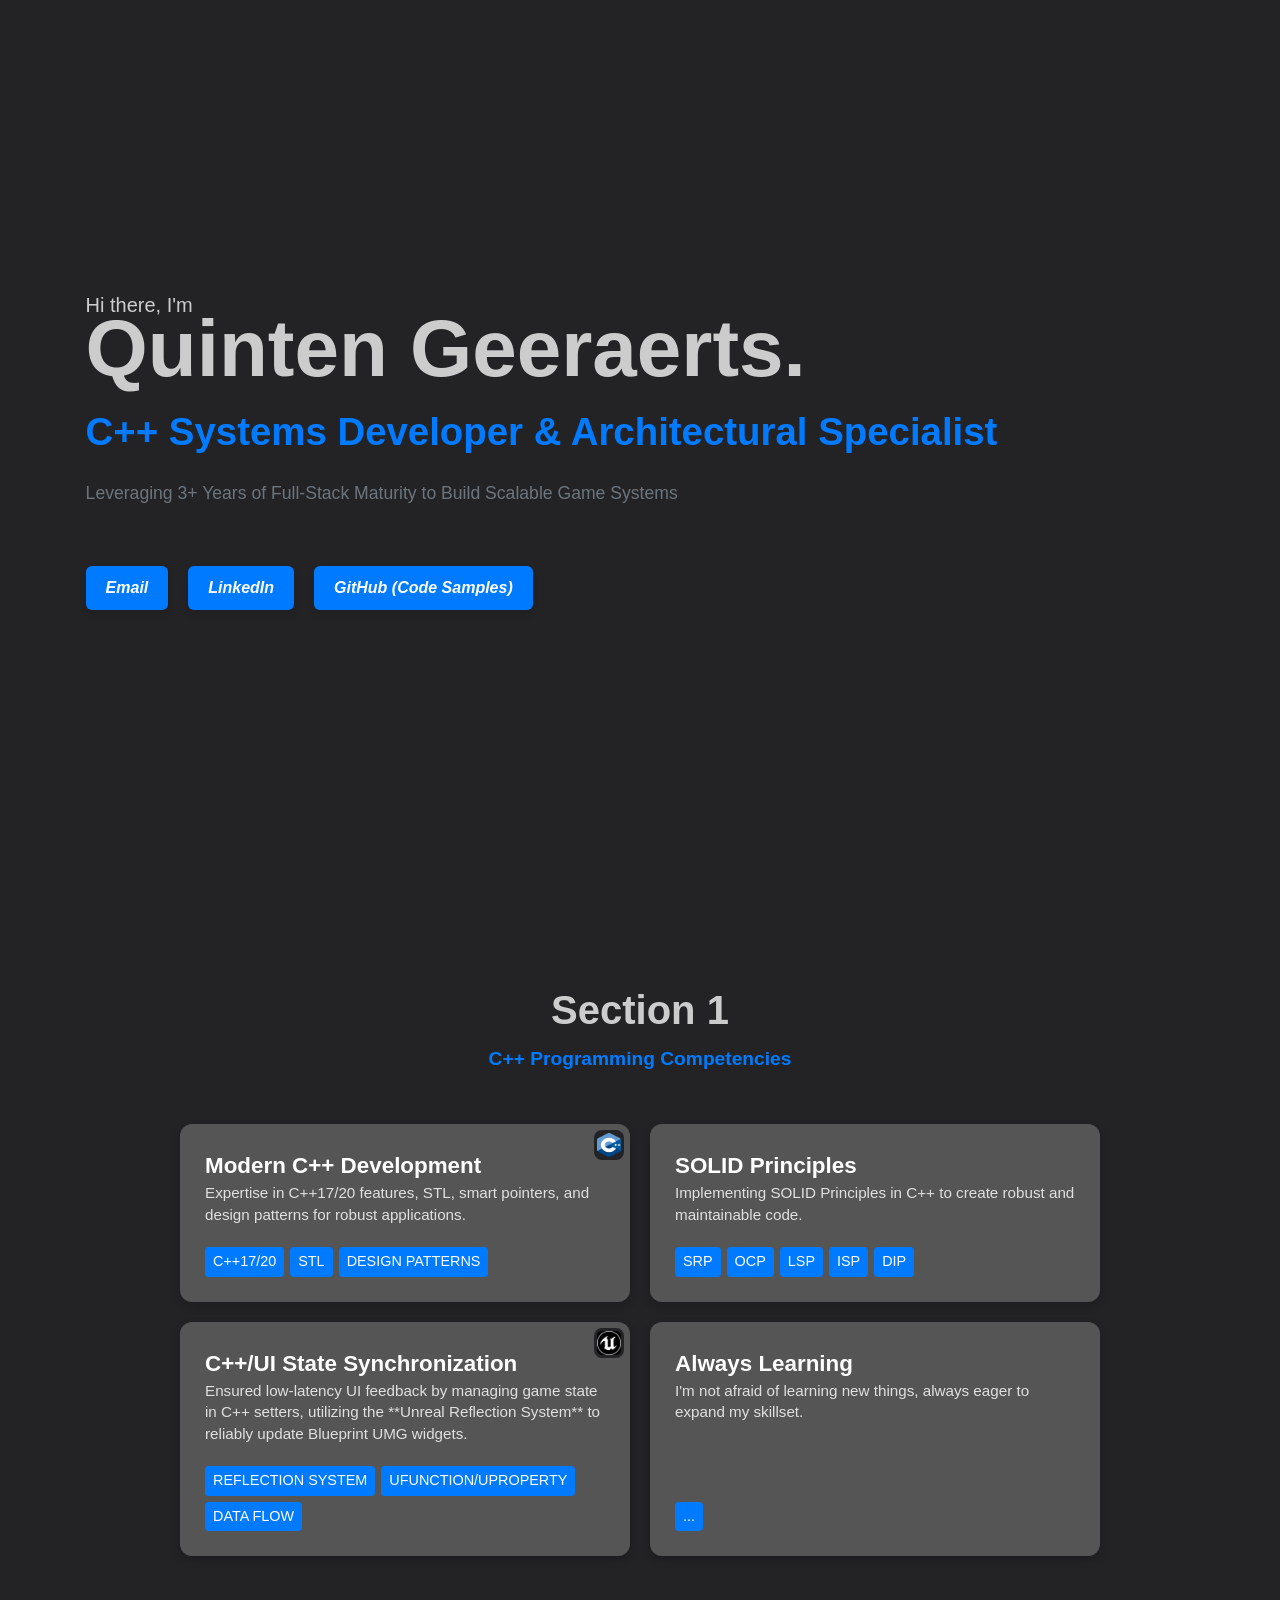
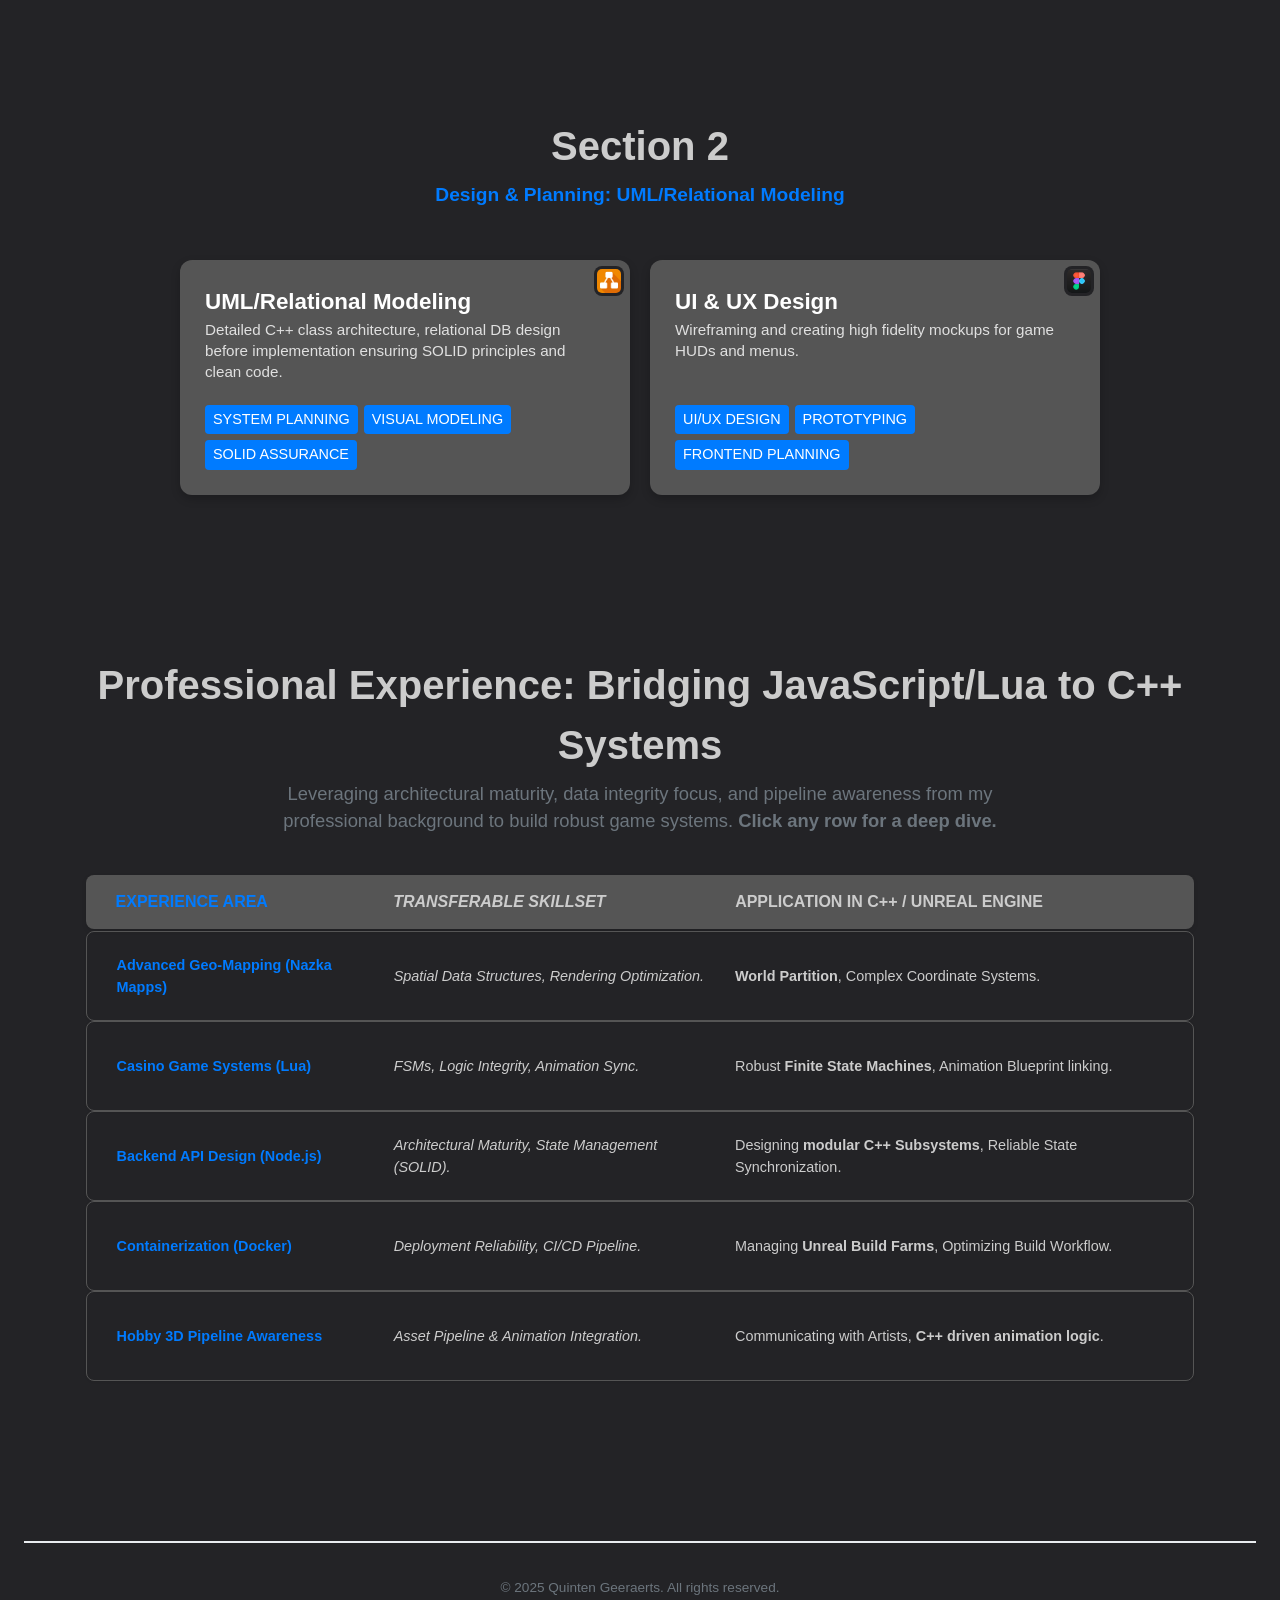
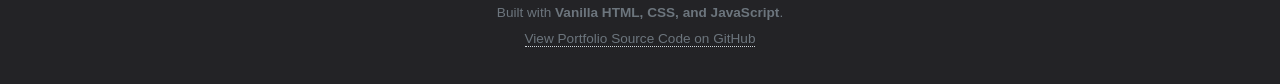
==== cpp.html @ 42ab7d95 "feat: Added new file structure, seperate cpp & fullstack with main info in index.html" ====
<!DOCTYPE html>
<html lang="en">

<head>
  <meta charset="UTF-8">
  <meta name="viewport" content="width=device-width, initial-scale=1.0">
  <title>Sample HTML Page</title>
  <link rel="stylesheet" href="./style/reset.css">
  <link rel="stylesheet" href="./style/style.css">
</head>

<body class="homepage-container">
  <header class="header">
    <section class="header__content">
      <p class="header__greeting"> Hi there, I'm</p>
      <h1 class="header__title">Quinten Geeraerts.</h1>

      <p class="header__tagline">C++ Systems Developer & Architectural Specialist</p>

      <p class="header__summary">Leveraging 3+ Years of Full-Stack Maturity to Build Scalable Game Systems</p>

      <address class="header__contact">
        <a href="mailto:your.email@example.com" class="header__link header__link--email">Email</a>
        <a href="https://linkedin.com/in/yourprofile" target="_blank"
          class="header__link header__link--linkedin">LinkedIn</a>
        <a href="https://github.com/YourUsername/UE5-CPP-Systems" target="_blank"
          class="header__link header__link--github">GitHub (Code Samples)</a>
      </address>
    </section>
  </header>
  <main>
    <section class="concepts concepts--code">
      <section-header>
        <h2>Section 1</h2>
        <p>C++ Programming Competencies</p>
      </section-header>
      <section>
        <article class="concepts__card concept__card--code">
          <img class="concepts__card-img" id="cpp-logo" src="./img/logo/cpp.png" />
          <div class="concepts__card__info">
            <div>
              <h3>Modern C++ Development</h3>
              <p>Expertise in C++17/20 features, STL, smart pointers, and design patterns for robust applications.</p>
            </div>
            <div class="concepts__card__tags">
              <span class="tag">C++17/20</span>
              <span class="tag">STL</span>
              <span class="tag">Design Patterns</span>
            </div>
          </div>
        </article>
        <article class="concepts__card concept__card--code">
          <div class="concepts__card__info">
            <div>
              <h3>SOLID Principles</h3>
              <p>Implementing SOLID Principles in C++ to create robust and maintainable code.</p>
            </div>
            <div class="concepts__card__tags">
              <span class="tag">SRP</span>
              <span class="tag">OCP</span>
              <span class="tag">LSP</span>
              <span class="tag">ISP</span>
              <span class="tag">DIP</span>
            </div>
          </div>
        </article>
        <article class="concepts__card concept__card--code">
          <img class="concepts__card-img" id="unreal-logo" src="./img/logo/unreal.png" />
          <div class="concepts__card__info">
            <div>
              <h3>C++/UI State Synchronization</h3>
              <p>Ensured low-latency UI feedback by managing game state in C++
                setters, utilizing the **Unreal Reflection System** to reliably update Blueprint UMG widgets.</p>
            </div>

            <div class="concepts__card__tags">
              <span class="tag">Reflection System</span>
              <span class="tag">UFUNCTION/UPROPERTY</span>
              <span class="tag">Data Flow</span>
            </div>
        </article>
        <article class="concepts__card concept__card--code">
          <div class="concepts__card__info">
            <div>
              <h3>Always Learning</h3>
              <p>I'm not afraid of learning new things, always eager to expand my skillset.</p>
            </div>

            <div class="concepts__card__tags">
              <span class="tag">...</span>
            </div>
        </article>
      </section>

    </section>
    <section class="concepts concepts--design">
      <section-header>
        <h2>Section 2</h2>
        <p>Design & Planning: UML/Relational Modeling</p>
      </section-header>
      <section class="concepts__body">
        <article class="concepts__card concept__card--design">
          <img class="concepts__card-img" id="drawio-logo" src="./img/logo/drawio.png" />
          <div class="concepts__card__info">
            <div>
              <h3>UML/Relational Modeling</h3>
              <p>Detailed C++ class architecture, relational DB design before implementation ensuring SOLID principles
                and clean code.</p>
            </div>
            <div class="concepts__card__tags">
              <span class="tag">System Planning</span>
              <span class="tag">Visual Modeling</span>
              <span class="tag">SOLID Assurance</span>
            </div>
          </div>
        </article>
        <article class="concepts__card concept__card--design">
          <img class="concepts__card-img" id="figma-logo" src="./img/logo/figma.png" />
          <div class="concepts__card__info">
            <div class="concept__card__info-group">
              <h3>UI & UX Design</h3>
              <p>Wireframing and creating high fidelity mockups for game HUDs and menus.</p>
            </div>
            <div class="concepts__card__tags">
              <span class="tag">UI/UX Design</span>
              <span class="tag">Prototyping</span>
              <span class="tag">Frontend Planning</span>
            </div>
          </div>
        </article>
      </section>
    </section>

    <section class="professional-breadth">
      <h2 class="concepts__heading">Professional Experience: Bridging JavaScript/Lua to C++ Systems</h2>
      <p class="concepts__summary">Leveraging architectural maturity, data integrity focus, and pipeline awareness from
        my professional background to build robust game systems. <strong>Click any row for a deep dive.</strong></p>

      <div class="transfer-grid__header">
        <div class="transfer__item__col transfer__item__col--area">Experience Area</div>
        <div class="transfer__item__col transfer__item__col--skill">Transferable Skillset</div>
        <div class="transfer__item__col transfer__item__col--app">Application in C++ / Unreal Engine</div>
      </div>

      <section class="transfer-grid">

        <article class="flip__card transfer__item">
          <div class="flip__card-inner">
            <div class="flip__card-front">
              <div class="transfer__item__col transfer__item__col--area"><strong>Advanced Geo-Mapping</strong> (Nazka
                Mapps)</div>
              <div class="transfer__item__col transfer__item__col--skill">Spatial Data Structures, Rendering
                Optimization.
              </div>
              <div class="transfer__item__col transfer__item__col--app"><strong>World Partition</strong>, Complex
                Coordinate Systems.</div>
            </div>
            <div class="flip__card-back">
              <h4 class="transfer__item__heading">Deep Dive: Data Optimization & World Partition</h4>
              <div class="transfer__item__detail-wrapper">
                <div class="transfer__item__text">
                  <p class="transfer__item__detail">
                    My work with <strong>GeoJSONs and high-density tilesets</strong> wasn't just about rendering; it was
                    about <strong>architectural scaling</strong>. I mastered techniques like <strong>spatial
                      indexing</strong> and large-scale <strong>coordinate system transformations</strong> to maintain
                    60FPS performance.
                  </p>
                  <p class="transfer__item__detail">
                    This experience directly translates to efficiently managing <strong>Unreal Engine's World
                      Partition</strong>, optimizing <strong>Level of Detail (LODs)</strong>, and ensuring smooth
                    streaming in massive game environments. I bring maturity to solving spatial and rendering
                    complexity.
                  </p>
                  <div class="transfer__item__actions">
                    <a href="https://github.com/Ares328/Hex-IT-Basemap" target="_blank"
                      class="btn btn--small view-code-link">
                      View Code Sample
                    </a>
                    <span class="action-separator">but why leave?</span>
                    <a href="#" class="btn btn--small expand-iframe-toggle">
                      Play Demo Here!
                    </a>
                  </div>
                </div>
                <div class="transfer__item__visual-proof">
                  <div class="iframe-container">
                    <iframe src="https://hexitlabs.qg-portfolio.be" frameborder="0" allowfullscreen
                      sandbox="allow-scripts allow-same-origin allow-popups allow-forms" class="project-iframe">
                    </iframe>
                  </div>
                </div>
              </div>
            </div>
          </div>
        </article>

        <article class="flip__card transfer__item">
          <div class="flip__card-inner">
            <div class="flip__card-front">
              <div class="transfer__item__col transfer__item__col--area"><strong>Casino Game Systems</strong> (Lua)
              </div>
              <div class="transfer__item__col transfer__item__col--skill">FSMs, Logic Integrity, Animation Sync.</div>
              <div class="transfer__item__col transfer__item__col--app">Robust <strong>Finite State Machines</strong>,
                Animation Blueprint linking.</div>
            </div>
            <div class="flip__card-back">
              <h4 class="transfer__item__heading">Deep Dive: Finite State Machine (FSM) Design</h4>
              <p class="transfer__item__detail">
                I specialized in designing <strong>rock-solid Finite State Machines (FSMs)</strong> for complex logic
                (e.g., Poker and Blackjack). The primary focus was <strong>transaction integrity</strong> and
                <strong>reliable state synchronization</strong> with visual assets.
              </p>
              <p class="transfer__item__detail">
                This proves my competence in building reliable, state-driven <strong>C++ game systems</strong> and
                creating clean interfaces to synchronize complex game logic with Unreal's <strong>Animation
                  Blueprints</strong>—a core gameplay loop skill!
              </p>
            </div>
          </div>
        </article>

        <article class="flip__card transfer__item">
          <div class="flip__card-inner">
            <div class="flip__card-front">
              <div class="transfer__item__col transfer__item__col--area">Backend API Design (Node.js)</div>
              <div class="transfer__item__col transfer__item__col--skill">Architectural Maturity, State Management
                (SOLID).</div>
              <div class="transfer__item__col transfer__item__col--app">Designing <strong>modular C++
                  Subsystems</strong>,
                Reliable State Synchronization.</div>
            </div>
            <div class="flip__card-back">
              <h4 class="transfer__item__heading">Deep Dive: Architectural Maturity & Subsystems</h4>
              <p class="transfer__item__detail">
                Three years of professional experience designing scalable, <strong>modular APIs</strong> using Node.js
                instilled a firm commitment to clean interfaces, <strong>SOLID principles</strong>, and dependency
                management.
              </p>
              <p class="transfer__item__detail">
                This maturity is critical for game development, directly informing the architecture of clean C++
                <strong>Engine Subsystems</strong> that are loosely coupled, unit-testable, and maintainable. I build
                systems that scale, not just features that work!
              </p>
            </div>
          </div>
        </article>

        <article class="flip__card transfer__item">
          <div class="flip__card-inner">
            <div class="flip__card-front">
              <div class="transfer__item__col transfer__item__col--area">Containerization (Docker)</div>
              <div class="transfer__item__col transfer__item__col--skill">Deployment Reliability, CI/CD Pipeline.</div>
              <div class="transfer__item__col transfer__item__col--app">Managing <strong>Unreal Build Farms</strong>,
                Optimizing Build Workflow.</div>
            </div>
            <div class="flip__card-back">
              <h4 class="transfer__item__heading">Deep Dive: Build Reliability & CI/CD</h4>
              <p class="transfer__item__detail">
                My proficiency with <strong>Docker</strong> and deployment pipelines (CI/CD) ensures I understand how to
                create <strong>standardized, reproducible environments</strong>. This is highly valued in large game
                studios for managing <strong>Unreal Engine Build Farms</strong>.
              </p>
              <p class="transfer__item__detail">
                The ability to manage complex toolchains and dependencies directly translates to optimizing Continuous
                Integration/Deployment (CI/CD) pipelines in a C++ environment, meaning fewer "works on my machine" bugs.
              </p>
            </div>
          </div>
        </article>

        <article class="flip__card transfer__item">
          <div class="flip__card-inner">
            <div class="flip__card-front">
              <div class="transfer__item__col transfer__item__col--area">Hobby 3D Pipeline Awareness</div>
              <div class="transfer__item__col transfer__item__col--skill">Asset Pipeline & Animation Integration.</div>
              <div class="transfer__item__col transfer__item__col--app">Communicating with Artists, <strong>C++ driven
                  animation logic</strong>.</div>
            </div>
            <div class="flip__card-back">
              <h4 class="transfer__item__heading">Deep Dive: Artist-Programmer Collaboration</h4>
              <p class="transfer__item__detail">
                Beyond code, my hobby knowledge (Sculpting, Retopology, Animation) provides an understanding of
                <strong>asset constraints</strong> and the artist's workflow. This is crucial for smooth collaboration.
              </p>
              <p class="transfer__item__detail">
                This perspective ensures I design the <strong>C++ game logic</strong> correctly to drive their
                <strong>Animation Blueprints</strong>, allowing for efficient asset integration and minimizing rework
                between the programming and art teams.
              </p>
            </div>
          </div>
        </article>

      </section>
    </section>

  </main>
  <footer class="footer">
    <section class="container">
      <p class="footer__copy">&copy; 2025 Quinten Geeraerts. All rights reserved.</p>

      <p class="footer__build-info">Built with <strong>Vanilla HTML, CSS, and JavaScript</strong>.</p>

      <p class="footer__source">
        <a href="https://github.com/Ares328/UE5-CPP-Systems-Portfolio" target="_blank" class="footer__link">View
          Portfolio Source Code on GitHub</a>
      </p>
    </section>
  </footer>
</body>

<script src="index.js"></script>

</html>
---- style/style.css ----
:root {
  --primary-color: #007bff;
  --text-color: #ccc;
  --bg-dark-color: #555;
  --bg-light-color: #232326;
  --card-dark-bg: #555;
  --card-light-bg: #ccc;
  --layout-padding: 6px;
}

.homepage-container {
  padding: 0 calc(var(--layout-padding) * 4);
  background-color: var(--bg-light-color);
  font-family: 'Roboto', sans-serif;
  color: var(--text-color);

  & .concepts {
    padding: 80px 0;
    display: flex;
    flex-direction: column;
    justify-content: center;
    align-items: center;
  }

  section-header {
    text-align: center;
    margin-bottom: 50px;
  }

  section-header h2 {
    font-size: 2.5em;
    color: var(--text-color);
    margin-bottom: 5px;
  }

  section-header p {
    font-size: 1.2em;
    color: var(--primary-color);
    font-weight: 600;
  }

  .concepts--code section,
  .concepts--design section {
    display: flex;
    justify-content: center;
    flex-wrap: wrap;
    gap: 30px;
    max-width: 1400px; 
    margin: 0 auto;
  }

  & .concepts--code section {
    display: flex;
    justify-content: center;
    gap: 20px;
  }

  & .concepts--design section {
    display: flex;
    justify-content: center;
    gap: 20px;
  }

  & .concepts--transfer section {
    display: flex;
    justify-content: center;
    gap: 20px;
  }

  & .concepts__card {
    display: flex;
    position: relative;
    gap: calc(var(--layout-padding) * 4);
    background-color: var(--card-dark-bg);
    color: var(--bg-light-color);
    padding: 25px;
    border-radius: 12px;
    min-width: 300px;
    max-width: 450px;
    cursor: default;
    box-shadow: 0 4px 10px rgba(0, 0, 0, 0.2);
    transition: transform 0.3s ease, box-shadow 0.3s ease;
    width: 100%;
  }

  & .concepts__card:hover {
    transform: translateY(-5px);
    box-shadow: 0 8px 20px rgba(0, 0, 0, 0.3);
  }

  & .concepts__card h3 {
    font-size: 1.4em;
    margin-top: 0;
    color: #fff;
  }

  & .concepts__card p {
    font-size: 0.95em;
    line-height: 1.4;
    color: #e0e0e0;
  }

  & .concepts__card__tags .tag {
    font-weight: 500;
    text-transform: uppercase;
  }

  & .concepts__card__info {
    display: flex;
    justify-content: space-between;
    flex-direction: column;
    gap: calc(var(--layout-padding) * 2);
  }

  & .concepts__card-img {
    position: absolute;
    right: var(--layout-padding);
    top: var(--layout-padding);
    background: var(--bg-light-color);
    padding: calc(var(--layout-padding) / 2);
    border-radius: 8px;
  }

  & .concepts__card__tags {
    display: flex;
    flex-wrap: wrap;
    gap: 6px;
    margin-top: 10px;
    border-radius: 8px;
    margin-top: 10px;
    display: flex;
    border-radius: 8px;

    & .tag {
      background-color: var(--primary-color);
      white-space: nowrap;
      color: #fff;
      padding: 4px 8px;
      border-radius: 4px;
      margin-right: 0px;
      font-size: 0.9em;
    }
  }

  & .transfer-table{
    width: 100%;
    height: 100vh;
    border-collapse: collapse;

    & thead th {
      background-color: var(--bg-dark-color);
      color: var(--bg-light-color);
    }

    & th, td {
      padding: 8px;
      text-align: left;
      border-bottom: 1px solid #ddd;
    }

    & tbody td {
      background-color: var(--bg-light-color);
    }
  }
}

/* Logo */
#jenkins-logo, #aws-logo {
  background-color: var(--card-light-bg);
}

/* Header */ 
.header {
  background-color: var(--bg-color);
  min-height: 100vh;
  padding: 0;
  display: flex;
}

.header__content {
  display: flex;
  flex-direction: column;
  justify-content: center;
  align-items: flex-start;
  text-align: left;
  height: 100vh;
  padding-left: 5%;
}

.header__greeting {
  font-size: 1.25em;
  color: var(--text-color);
  margin-bottom: -15px;
  font-weight: 500;
  opacity: 0.9;
}

.header__title {
  font-size: clamp(2.5rem, 8vw, 5rem);
  color: var(--text-color);
  margin: 0;
  line-height: 1.1;
  font-weight: 900;
}

.header__tagline {
  font-size: clamp(1.2rem, 3vw, 2.5rem);
  color: var(--primary-color);
  margin: 10px 0 20px 0;
  font-weight: 700;
}

.header__summary {
  font-size: 1.1em;
  color: #6c757d;
  margin-bottom: 40px;
  max-width: 600px;
  line-height: 1.4;
}

.header__contact {
  display: flex;
  flex-wrap: wrap;
  gap: 20px;
  margin-top: 20px;
}

.header__link {
  display: inline-block;
  padding: 10px 20px;
  background-color: var(--primary-color);
  color: white;
  text-decoration: none;
  border-radius: 6px;
  font-weight: 600;
  transition: background-color 0.3s, transform 0.2s;
  box-shadow: 0 4px 6px rgba(0, 0, 0, 0.1);
}

.header__link:hover {
  background-color: #0056b3;
  transform: translateY(-2px);
  box-shadow: 0 6px 8px rgba(0, 0, 0, 0.15);
}

@keyframes fadeInSlide {
  from { opacity: 0; transform: translateY(20px); }
  to { opacity: 1; transform: translateY(0); }
}

.header__content > * {
  animation: fadeInSlide 0.8s ease-out both;
}
/* Apply animation delays for staggered effect */
.header__greeting { animation-delay: 0.1s; }
.header__title { animation-delay: 0.3s; }
.header__tagline { animation-delay: 0.5s; }
.header__summary { animation-delay: 0.7s; }
.header__contact { animation-delay: 0.9s; }

.concepts__card-img {
  width: 30px;
  height: 30px;
}


.footer {
  border-top: 2px solid #e9ecef;
  padding: 30px 0;
  margin-top: 80px;
  font-size: 0.85em;
  text-align: center;
}

/* --- TEXT ELEMENTS --- */

.footer__copy,
.footer__build-info,
.footer__source {
  margin: 5px 0;
  color: #6c757d;
}

/* --- LINK STYLING --- */

.footer__link {
  color: #6c757d;
  text-decoration: none;
  border-bottom: 1px dotted #ced4da;
  transition: color 0.3s ease, border-bottom-color 0.3s ease;
  font-weight: 500;
}

.footer__link:hover {
  color: var(--primary-color); 
  border-bottom-color: var(--primary-color);
}



.professional-breadth {
  padding: 80px 5%;
}

.concepts__heading {
  text-align: center;
  font-size: 2.5em;
  color: var(--text-color);
  margin-bottom: 5px;
}
.concepts__summary {
  text-align: center;
  font-size: 1.15em;
  color: #6c757d;
  margin-bottom: 40px;
  max-width: 800px;
  margin-left: auto;
  margin-right: auto;
}

.transfer-grid {
  gap: 10px; 
  margin-top: 0;
}

.transfer-grid__header {
  background-color: var(--bg-dark-color);
  color: var(--text-color);
    
  display: flex;
  justify-content: space-between;
  padding: 15px 20px;
  border-radius: 8px;
  margin-bottom: 2px;
  font-size: 1em;
  text-transform: uppercase;
  font-weight: 700;
  box-shadow: 0 2px 5px rgba(0, 0, 0, 0.1);
}

.visual-proof__caption {
  font-size: 0.9em;
  color: white;
  text-align: center;
  margin-bottom: 10px;
  font-style: italic;
  opacity: 0.8;
}

.transfer__item__visual-proof {
  flex: 1;
  width: 100%;
  display: flex;
  flex-direction: column;
  align-items: center;
  justify-content: center;
}

.transfer__item__visual-proof .project-iframe {
  width: 100%;
  height: 100%;
  border: 2px solid white;
  border-radius: 8px;
  background-color: #333;
}

.flip__card {
  background-color: transparent;
  width: 100%;
  height: 90px;
  min-height: 90px;
  border: 1px solid var(--bg-dark-color);
  border-radius: 8px;
  perspective: 800px;
  box-shadow: 0 1px 3px rgba(0, 0, 0, 0.05);
  cursor: pointer;
  overflow: hidden;

  transition: height 0.5s ease-in-out, box-shadow 0.3s ease;
}

.flip__card-inner {
  position: relative;
  width: 100%;
  height: 100%;

  transition: transform 0.4s ease-in-out 0.1s;
  transform-style: preserve-3d;
}


.flip__card.is-flipped .flip__card-inner {
  transform: rotateX(180deg);
}

.flip__card.is-flipped {
  height: 200px;
  max-height: 800px;
}


.flip__card-front, .flip__card-back {
  position: absolute;
  width: 100%;
  height: 100%;
  backface-visibility: hidden;
  border-radius: 8px;

  display: flex; 
  flex-direction: row; 
  justify-content: space-between; 
  align-items: center; 
  text-align: left; 
}

.flip__card-front {
  background-color: var(--card-bg); 
  padding: 0 20px; 
  font-size: 0.9em;
  height: 90px;
}

.flip__card-back {
  background-color: var(--primary-color);
  color: white;
  transform: rotateX(180deg);
  padding: 15px 25px;
    
  display: flex; 
  flex-direction: column; 
  justify-content: flex-start;
  align-items: flex-start;
  text-align: left;
  height: 100%;
}

.flip__card-back h4 {
  font-weight: 700;
  margin-top: 0;
  margin-bottom: 8px; 
  flex-shrink: 0;
}

.flip__card-back p.transfer__item__detail {
  font-weight: 300;
  margin-bottom: 10px;
  overflow-y: auto;
}
.flip__card-back p {
  font-size: 0.85em;
  line-height: 1.3;
}

.transfer__item__col {
  padding: 0 10px;
  min-width: 0; 
}
.transfer__item__col--area {
  flex: 1.2; 
  font-weight: 600;
  color: var(--primary-color);
}
.transfer__item__col--skill {
  flex: 1.5; 
  font-style: italic;
}
.transfer__item__col--app {
  flex: 2; 
}

.transfer__item__detail-wrapper {
  display: flex;
  flex-direction: column;
  gap: 15px;
  width: 100%;
  padding-top: 10px;
}

.transfer__item__text {
  flex: 2;
}

.transfer__item__visual-proof {
  flex: 1;
  min-width: 250px;
  display: flex;
  flex-direction: column;
  align-items: center;
  justify-content: flex-start;
}

.view-code-link {
  text-decoration: none;
  background-color: transparent;
  border: 1px solid #ffffff;
  color: #ffffff;
}

.view-code-link:hover {
  background-color: rgba(255, 255, 255, 0.15);
  transform: translateY(-1px);
}

.expand-iframe-toggle {
  background-color: #ffffff;
  border: 1px solid #ffffff;
  color: var(--primary-color);
  font-weight: 700;
}

.expand-iframe-toggle:hover {
  background-color: #f0f0f0;
  transform: translateY(-1px);
}

.transfer__item__actions {
  align-items: center;
  justify-content: center;
  display: flex;
  gap: 10px;
  margin-top: 15px;
  margin-bottom: 5px;
}

.transfer__item__actions .btn--small {
  padding: 8px 15px;
  font-size: 0.9em;
}

.iframe-container {
  opacity: 0;
  visibility: hidden;
  height: 0;
  transition: opacity 0.5s ease 0.3s, visibility 0s linear 0.8s, height 0.5s ease;
  width: 100%;
}

.flip__card.is-expanded-full .iframe-container {
  opacity: 1;
  visibility: visible;
  height: 700px;
  transition: opacity 0.5s ease 0.3s, visibility 0s linear 0s, height 0.5s ease;
}

.flip__card.is-expanded-full {
  height: 900px;
  max-height: 1000px;
}

.project-iframe {
  width: 100%;
  height: 180px;
  border: 2px solid white;
  border-radius: 8px;
  background-color: #333;
}

@media (max-width: 768px) {
  .transfer__item__visual-proof {
    min-width: unset;
    width: 100%;
  }
  .transfer__item__visual-proof .project-iframe {
    height: 220px;
  }
  .header__content {
    padding: 0 5%;
  }
  .flip__card-front,
  .transfer-grid__header {
    flex-direction: column; 
    align-items: flex-start;
    height: auto;
    min-height: 150px;
    padding: 15px;
    text-align: left;
  }
  .transfer__item__col {
    width: 100%;
    padding: 5px 0;
    margin: 0;
    flex: none;
  }
  .flip__card {
    background-color: transparent;
    width: 100%;
    height: 150px;
    border: 1px solid #e5e5e5;
    border-radius: 8px;
    perspective: 800px;
    box-shadow: 0 1px 3px rgba(0, 0, 0, 0.05);
    cursor: pointer;
    overflow: hidden;
  }
  .flip__card-back {
    flex-direction: column; 
  }
  .transfer__item__detail-wrapper {
    flex-direction: column;
    gap: 15px;
  }
  .transfer__item__visual-proof {
    order: 2;
    min-width: unset;
    width: 100%;
  }
  .transfer__item__text {
    order: 1;
  }
  .transfer__item__visual-proof .project-iframe {
    height: 220px;
  }
}
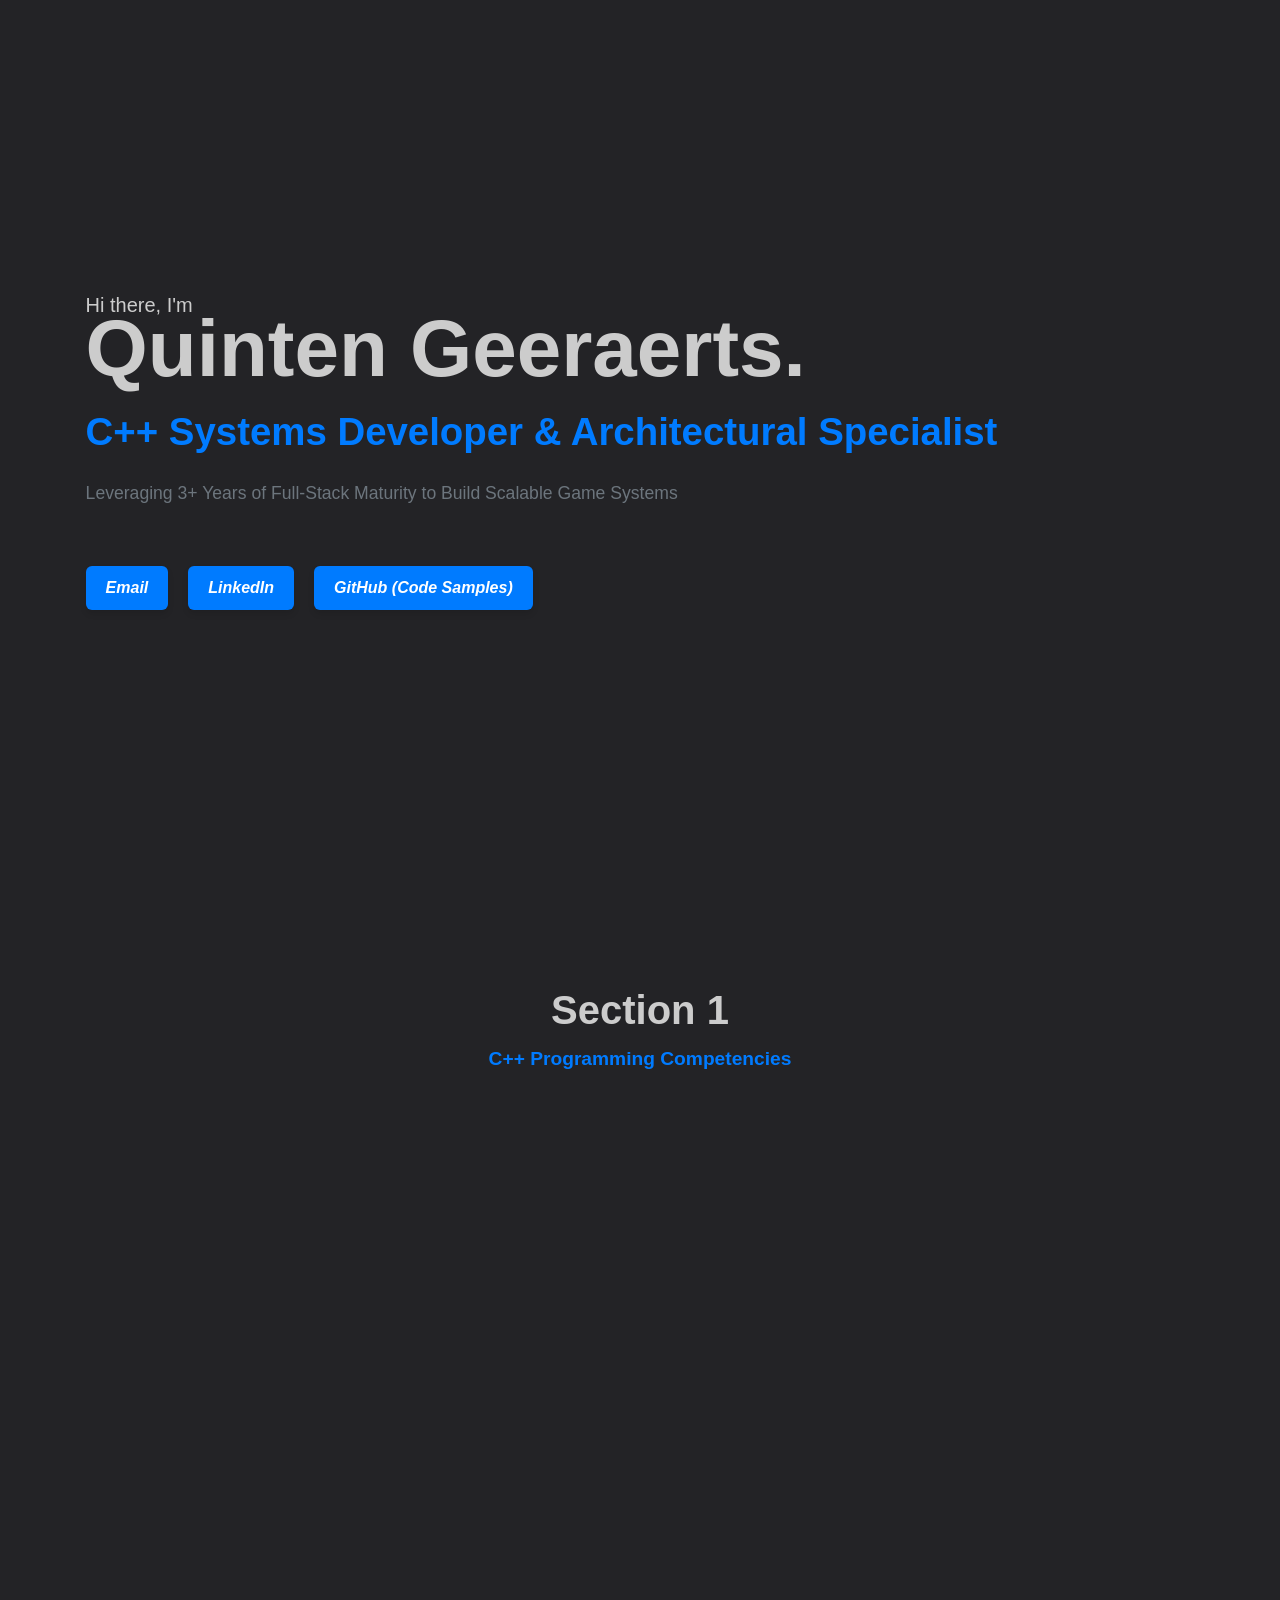
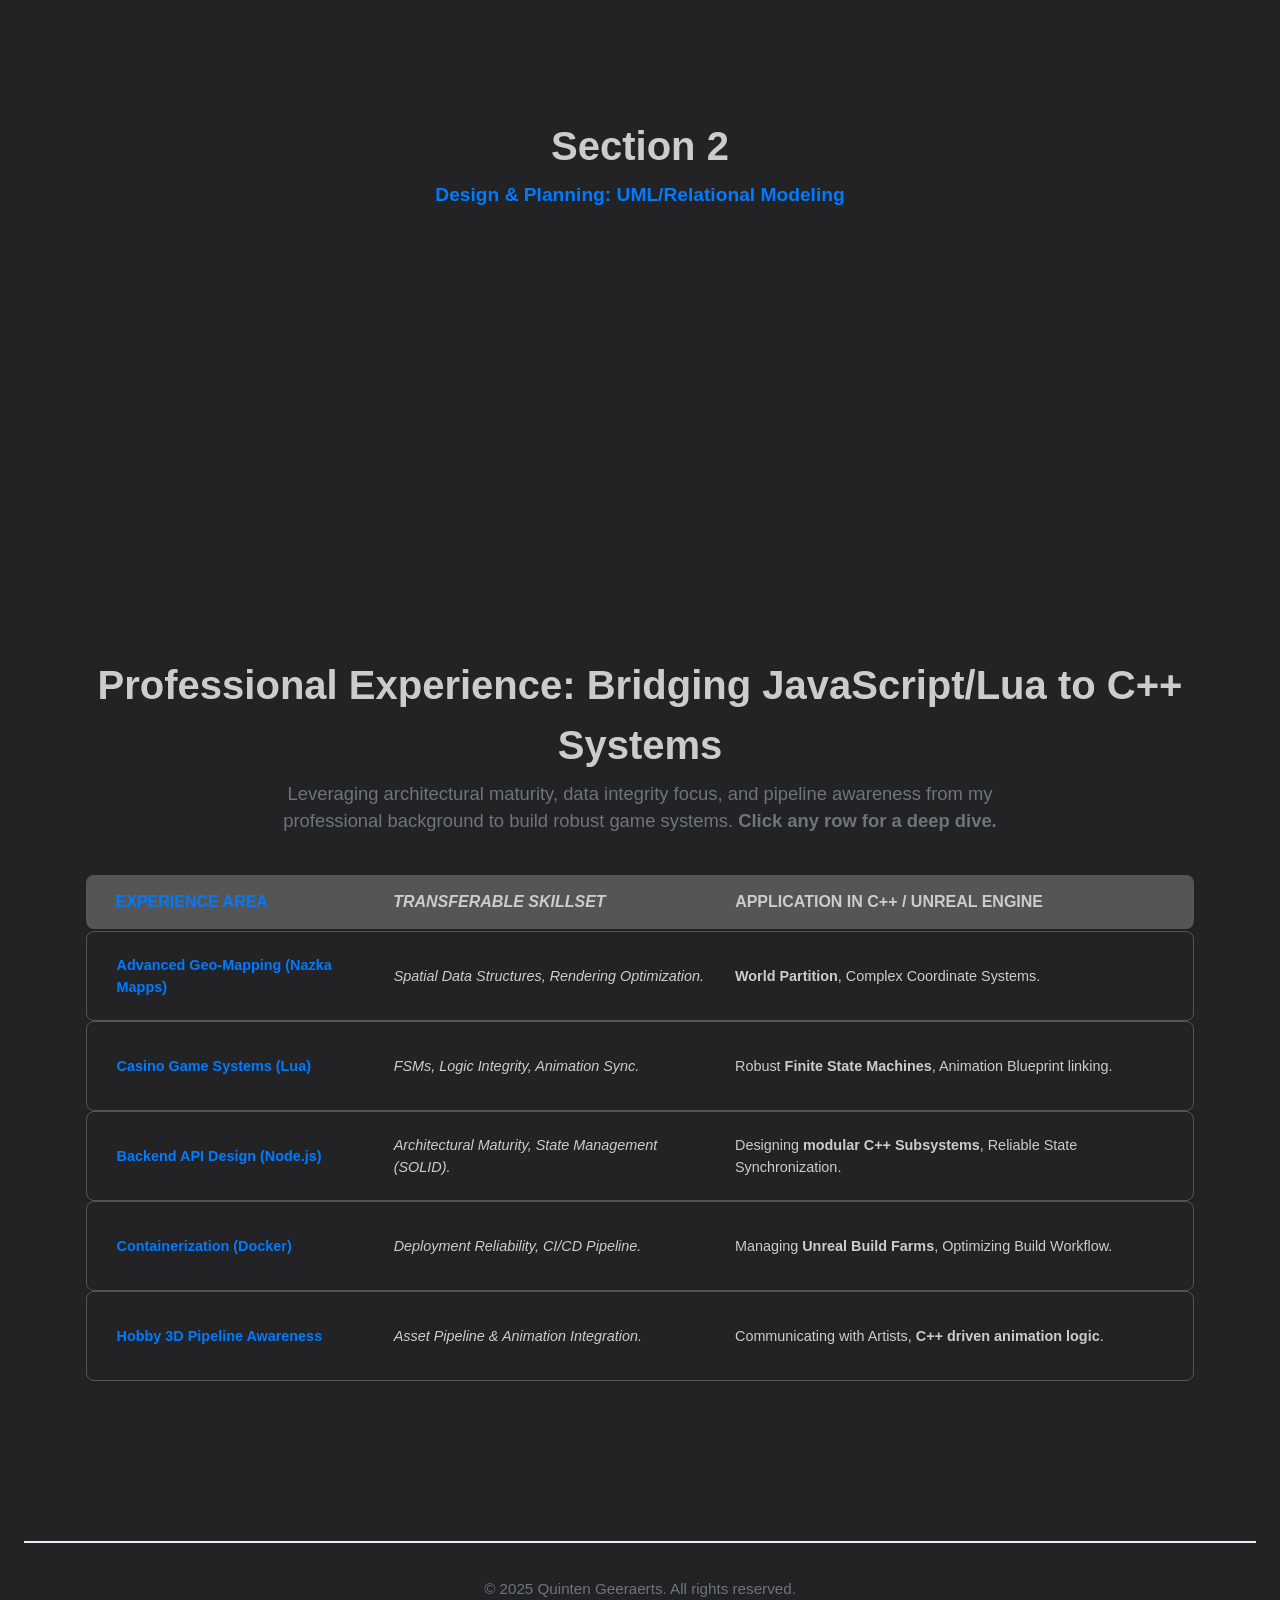
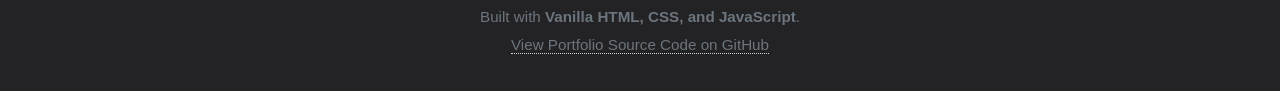
==== commit cd1e4f20: "chore: Add correct github link to cpp file" ====
--- a/cpp.html
+++ b/cpp.html
@@ -23,8 +23,8 @@
         <a href="mailto:your.email@example.com" class="header__link header__link--email">Email</a>
         <a href="https://linkedin.com/in/yourprofile" target="_blank"
           class="header__link header__link--linkedin">LinkedIn</a>
-        <a href="https://github.com/YourUsername/UE5-CPP-Systems" target="_blank"
-          class="header__link header__link--github">GitHub (Code Samples)</a>
+        <a href="https://github.com/Ares328" target="_blank" class="header__link header__link--github">GitHub (Code
+          Samples)</a>
       </address>
     </section>
   </header>
--- a/style/style.css
+++ b/style/style.css
@@ -6,6 +6,18 @@
   --card-dark-bg: #555;
   --card-light-bg: #ccc;
   --layout-padding: 6px;
+}
+
+@keyframes nudge-jump {
+  0%, 70%, 100% {
+    transform: translateY(0);
+  }
+  80% {
+    transform: translateY(-10px);
+  }
+  90% {
+    transform: translateY(-2px);
+  }
 }
 
 .homepage-container {
@@ -268,7 +280,7 @@
   border-top: 2px solid #e9ecef;
   padding: 30px 0;
   margin-top: 80px;
-  font-size: 0.85em;
+  font-size: 0.95em;
   text-align: center;
 }
 
@@ -369,6 +381,7 @@
   width: 100%;
   height: 90px;
   min-height: 90px;
+  interpolate-size: allow-keywords;
   border: 1px solid var(--bg-dark-color);
   border-radius: 8px;
   perspective: 800px;
@@ -379,10 +392,19 @@
   transition: height 0.5s ease-in-out, box-shadow 0.3s ease;
 }
 
+.flip__card:first-child:not(.has-been-opened) {
+  animation: nudge-jump 5s infinite;
+}
+
+.flip__card:first-child:hover {
+  animation-play-state: paused;
+}
+
 .flip__card-inner {
-  position: relative;
-  width: 100%;
-  height: 100%;
+  display: grid;
+  grid-template-areas: "stack";
+  width: 100%;
+  height: fit-content;
 
   transition: transform 0.4s ease-in-out 0.1s;
   transform-style: preserve-3d;
@@ -393,16 +415,13 @@
   transform: rotateX(180deg);
 }
 
-.flip__card.is-flipped {
-  height: 200px;
-  max-height: 800px;
-}
-
 
 .flip__card-front, .flip__card-back {
-  position: absolute;
-  width: 100%;
-  height: 100%;
+  grid-area: stack;
+  position: relative;
+  height: fit-content;
+  width: 100%;
+
   backface-visibility: hidden;
   border-radius: 8px;
 
@@ -421,8 +440,9 @@
 }
 
 .flip__card-back {
-  background-color: var(--primary-color);
+  background-color: var(--card-bg);
   color: white;
+  border: 15px solid var(--primary-color);
   transform: rotateX(180deg);
   padding: 15px 25px;
     
@@ -431,7 +451,10 @@
   justify-content: flex-start;
   align-items: flex-start;
   text-align: left;
-  height: 100%;
+}
+
+.flip__card.is-flipped {
+  height: fit-content; 
 }
 
 .flip__card-back h4 {
@@ -446,8 +469,17 @@
   margin-bottom: 10px;
   overflow-y: auto;
 }
+
+.flip__card-back ul.transfer__item__detail {
+  font-weight: 300;
+  font-size: 0.95em;
+  margin-bottom: 10px;
+  overflow-y: auto;
+  list-style-type: disc;
+  padding-left: 20px;
+}
 .flip__card-back p {
-  font-size: 0.85em;
+  font-size: 0.95em;
   line-height: 1.3;
 }
 
@@ -527,6 +559,24 @@
   font-size: 0.9em;
 }
 
+.disclaimer {
+  font-size: 0.75em;
+  font-style: italic;
+  opacity: 0.7;
+  margin-top: 10px;
+}
+.status-badge {
+  display: inline-block;
+  position: absolute;
+  right: 10px;
+  top: 10px;
+  background: var(--bg-dark-color);
+  padding: 4px 10px;
+  border-radius: 4px;
+  font-size: 0.8em;
+  margin-top: 5px;
+}
+
 .iframe-container {
   opacity: 0;
   visibility: hidden;
@@ -542,11 +592,6 @@
   transition: opacity 0.5s ease 0.3s, visibility 0s linear 0s, height 0.5s ease;
 }
 
-.flip__card.is-expanded-full {
-  height: 900px;
-  max-height: 1000px;
-}
-
 .project-iframe {
   width: 100%;
   height: 180px;
@@ -556,16 +601,28 @@
 }
 
 @media (max-width: 768px) {
+  .header__greeting {
+    margin-bottom: -10px;
+  }
+
+  .flip__card-back h4 {
+    margin-top: 40px;
+  }
+
   .transfer__item__visual-proof {
     min-width: unset;
     width: 100%;
   }
-  .transfer__item__visual-proof .project-iframe {
-    height: 220px;
-  }
   .header__content {
     padding: 0 5%;
   }
+
+  .flip__card-front,
+  .flip__card-back {
+    grid-area: unset;
+    display: block;
+  }
+
   .flip__card-front,
   .transfer-grid__header {
     flex-direction: column; 
@@ -575,6 +632,7 @@
     padding: 15px;
     text-align: left;
   }
+
   .transfer__item__col {
     width: 100%;
     padding: 5px 0;
@@ -584,7 +642,7 @@
   .flip__card {
     background-color: transparent;
     width: 100%;
-    height: 150px;
+    height: 200px;
     border: 1px solid #e5e5e5;
     border-radius: 8px;
     perspective: 800px;
@@ -607,7 +665,4 @@
   .transfer__item__text {
     order: 1;
   }
-  .transfer__item__visual-proof .project-iframe {
-    height: 220px;
-  }
 }
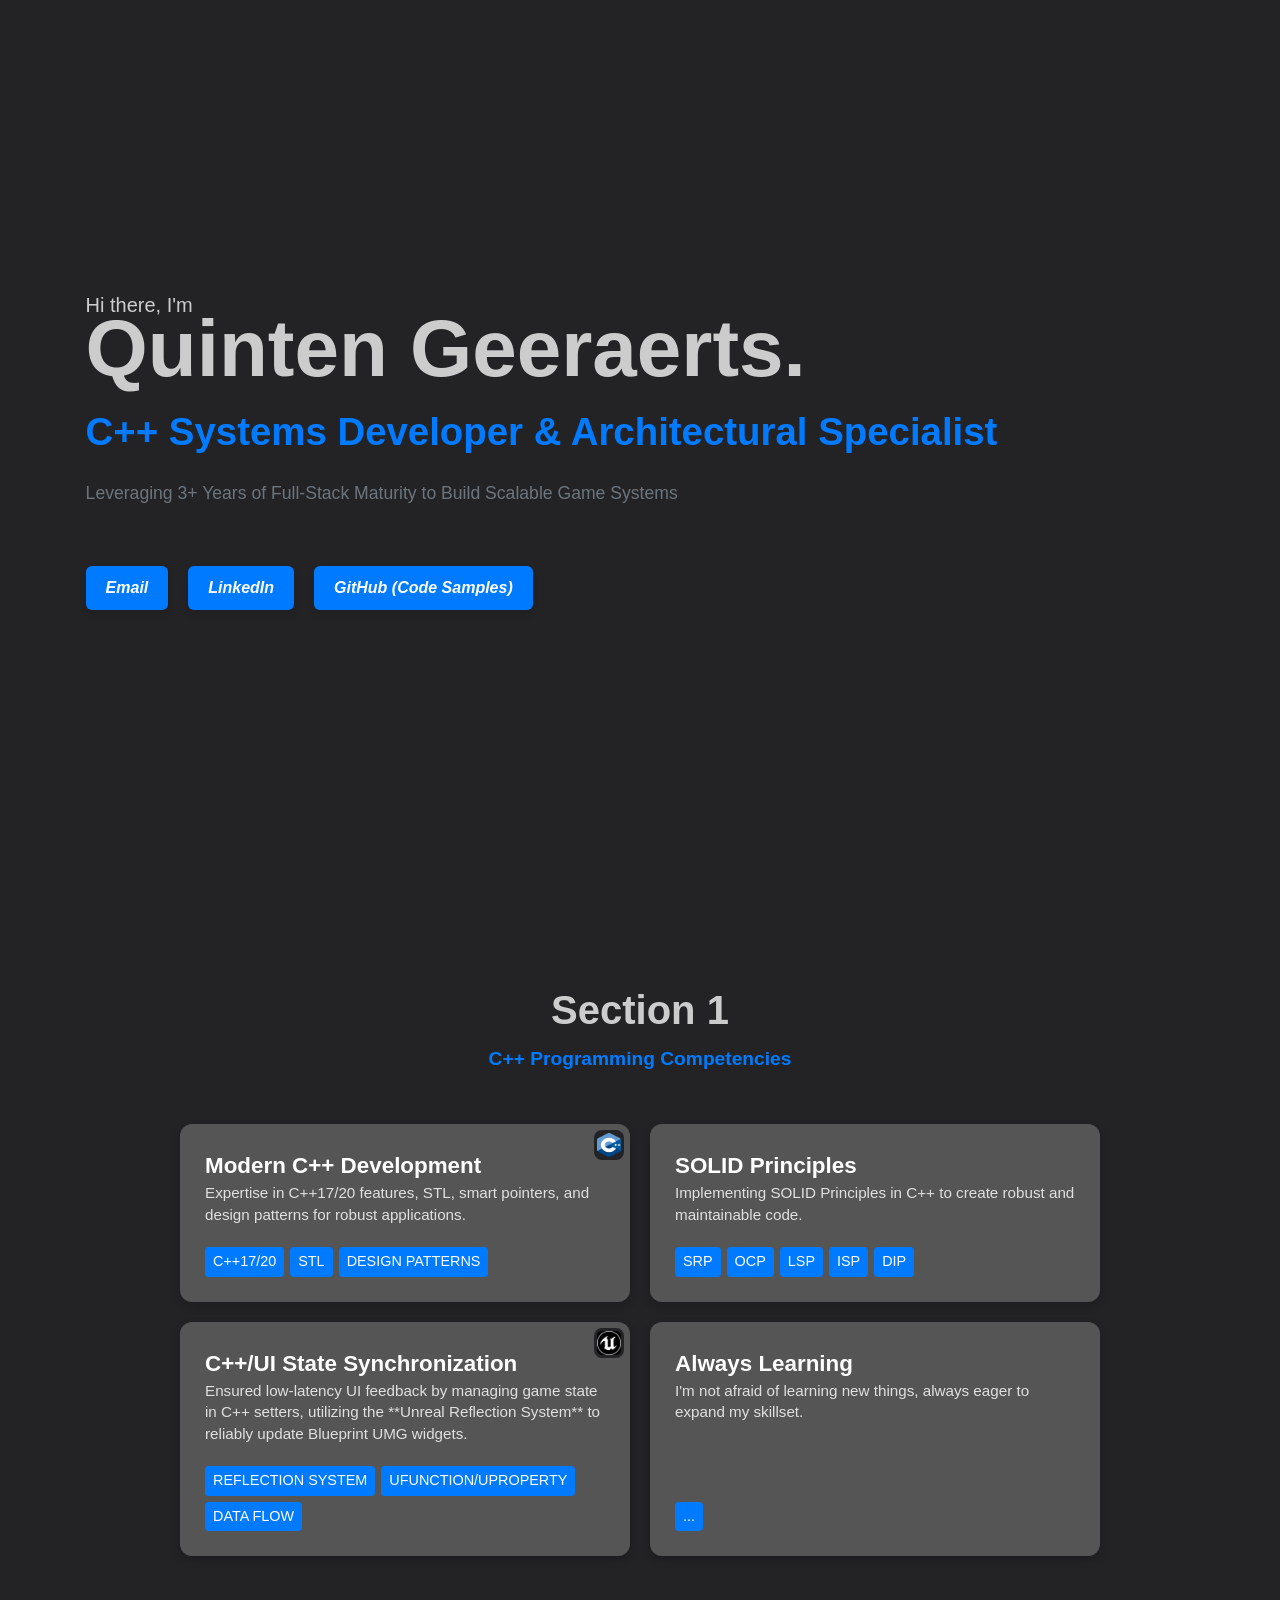
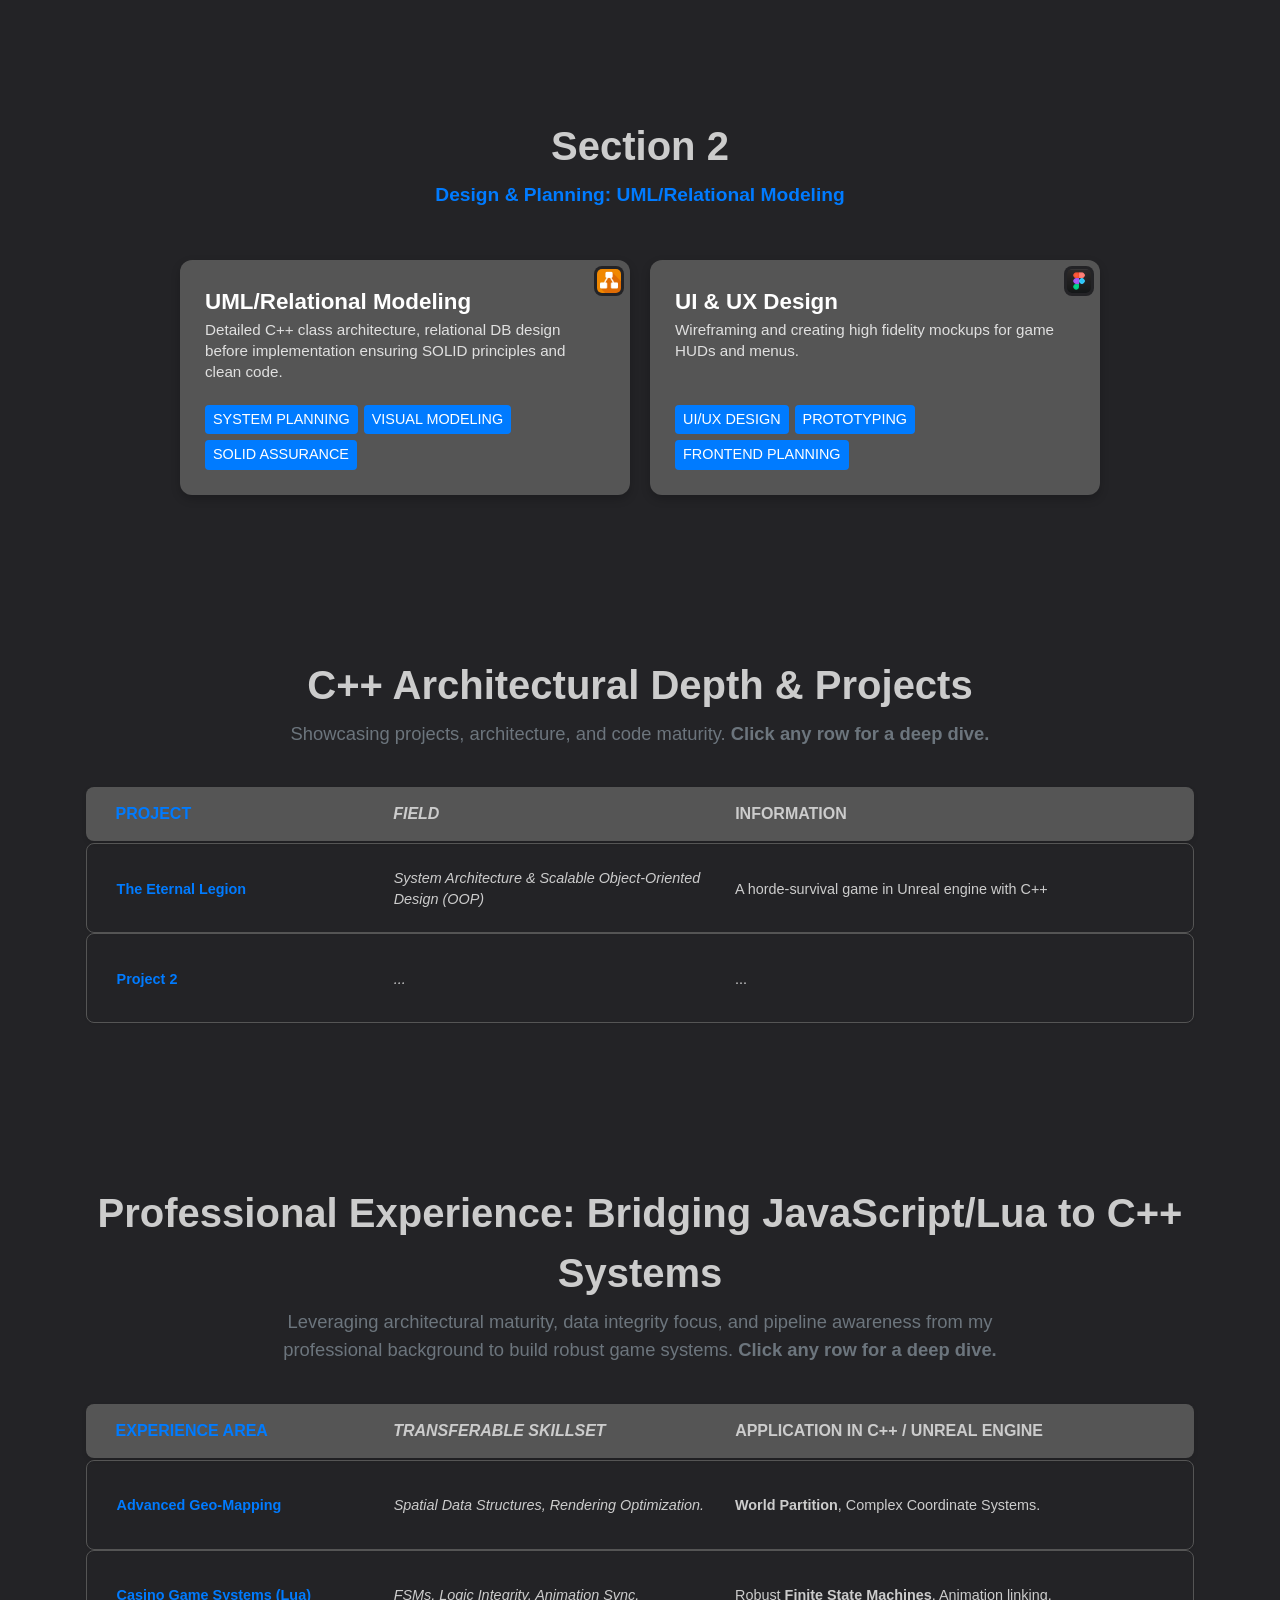
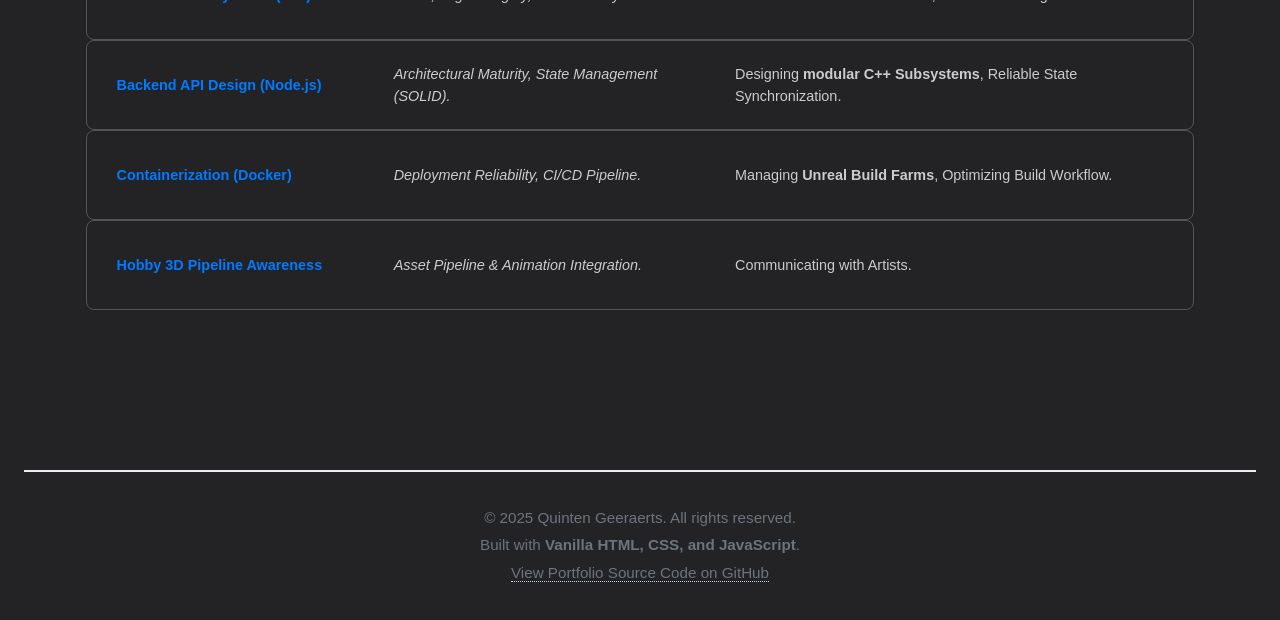
==== commit 432fb35f: "feat: Add videos of 3D art, roblox casino game + javascript naming of buttons corrected" ====
--- a/cpp.html
+++ b/cpp.html
@@ -4,7 +4,7 @@
 <head>
   <meta charset="UTF-8">
   <meta name="viewport" content="width=device-width, initial-scale=1.0">
-  <title>Sample HTML Page</title>
+  <title>C++ Systems Developer</title>
   <link rel="stylesheet" href="./style/reset.css">
   <link rel="stylesheet" href="./style/style.css">
 </head>
@@ -20,8 +20,8 @@
       <p class="header__summary">Leveraging 3+ Years of Full-Stack Maturity to Build Scalable Game Systems</p>
 
       <address class="header__contact">
-        <a href="mailto:your.email@example.com" class="header__link header__link--email">Email</a>
-        <a href="https://linkedin.com/in/yourprofile" target="_blank"
+        <a href="mailto:quintengeeraerts.sd@gmail.com" class="header__link header__link--email">Email</a>
+        <a href="https://linkedin.com/in/quinten-geeraerts-920373225" target="_blank"
           class="header__link header__link--linkedin">LinkedIn</a>
         <a href="https://github.com/Ares328" target="_blank" class="header__link header__link--github">GitHub (Code
           Samples)</a>
@@ -132,6 +132,120 @@
     </section>
 
     <section class="professional-breadth">
+      <h2 class="concepts__heading">C++ Architectural Depth & Projects</h2>
+      <p class="concepts__summary">Showcasing projects, architecture, and code maturity. <strong>Click any row for a
+          deep dive.</strong></p>
+
+      <div class="transfer-grid__header">
+        <div class="transfer__item__col transfer__item__col--area">Project</div>
+        <div class="transfer__item__col transfer__item__col--skill">Field</div>
+        <div class="transfer__item__col transfer__item__col--app">Information</div>
+      </div>
+
+      <section class="transfer-grid">
+
+        <article class="flip__card transfer__item">
+          <div class="flip__card-inner">
+            <div class="flip__card-front">
+              <div class="transfer__item__col transfer__item__col--area">The Eternal Legion</div>
+              <div class="transfer__item__col transfer__item__col--skill">System Architecture & Scalable Object-Oriented
+                Design (OOP)</div>
+              <div class="transfer__item__col transfer__item__col--app">A horde-survival game in Unreal engine with C++
+              </div>
+            </div>
+            <div class="flip__card-back">
+              <h4 class="transfer__item__heading">Necromancy Wave game</h4>
+              <div class="transfer__item__detail-wrapper">
+                <div class="transfer__item__text">
+                  <p class="transfer__item__detail">
+                    Beyond code, my hobby knowledge (Sculpting, Retopology, Animation) provides an understanding of
+                    <strong>asset constraints</strong> and the artist's workflow. For smooth collaboration.
+                  </p>
+                  <p class="transfer__item__detail">
+                    This perspective ensures I design the <strong>C++ game logic</strong> correctly to drive their
+                    <strong>Animation Blueprints</strong>, allowing for efficient asset integration and minimizing
+                    rework
+                    between the programming and art teams.
+                  </p>
+                  <div class="transfer__item__actions">
+                    <p class="disclaimer">All my assets are on s3: <a
+                        href="https://my-portfolio-3d-assets-2025.s3.eu-north-1.amazonaws.com/SculptedChar.glb">3D
+                        sculpt</a>
+                    </p>
+                    <a href="#" class="btn btn--small expand-iframe-toggle">
+                      Here's a compilation video!
+                    </a>
+                    <span class="status-badge">Project active: 2024 – present</span>
+                  </div>
+                </div>
+                <div class="transfer__item__visual-proof">
+                  <div class="iframe-container">
+                    <video class="project-iframe" autoplay loop muted playsinline>
+                      <source src="https://my-portfolio-web-assets-2025.s3.eu-north-1.amazonaws.com/Sculpt.mp4"
+                        type="video/mp4">
+                      Your browser does not support the video tag.
+                    </video>
+                  </div>
+                </div>
+              </div>
+
+            </div>
+          </div>
+        </article>
+
+        <article class="flip__card transfer__item">
+          <div class="flip__card-inner">
+            <div class="flip__card-front">
+              <div class="transfer__item__col transfer__item__col--area">Project 2</div>
+              <div class="transfer__item__col transfer__item__col--skill">...</div>
+              <div class="transfer__item__col transfer__item__col--app">...
+              </div>
+            </div>
+            <div class="flip__card-back">
+              <h4 class="transfer__item__heading">Necromancy Wave game</h4>
+              <div class="transfer__item__detail-wrapper">
+                <div class="transfer__item__text">
+                  <p class="transfer__item__detail">
+                    Beyond code, my hobby knowledge (Sculpting, Retopology, Animation) provides an understanding of
+                    <strong>asset constraints</strong> and the artist's workflow. For smooth collaboration.
+                  </p>
+                  <p class="transfer__item__detail">
+                    This perspective ensures I design the <strong>C++ game logic</strong> correctly to drive their
+                    <strong>Animation Blueprints</strong>, allowing for efficient asset integration and minimizing
+                    rework
+                    between the programming and art teams.
+                  </p>
+                  <div class="transfer__item__actions">
+                    <p class="disclaimer">All my assets are on s3: <a
+                        href="https://my-portfolio-3d-assets-2025.s3.eu-north-1.amazonaws.com/SculptedChar.glb">3D
+                        sculpt</a>
+                    </p>
+                    <a href="#" class="btn btn--small expand-iframe-toggle">
+                      Here's a compilation video!
+                    </a>
+                    <span class="status-badge">Project active: 2024 – present</span>
+                  </div>
+                </div>
+                <div class="transfer__item__visual-proof">
+                  <div class="iframe-container">
+                    <video class="project-iframe" autoplay loop muted playsinline>
+                      <source src="https://my-portfolio-web-assets-2025.s3.eu-north-1.amazonaws.com/Sculpt.mp4"
+                        type="video/mp4">
+                      Your browser does not support the video tag.
+                    </video>
+                  </div>
+                </div>
+              </div>
+
+            </div>
+          </div>
+        </article>
+
+      </section>
+    </section>
+
+
+    <section class="professional-breadth">
       <h2 class="concepts__heading">Professional Experience: Bridging JavaScript/Lua to C++ Systems</h2>
       <p class="concepts__summary">Leveraging architectural maturity, data integrity focus, and pipeline awareness from
         my professional background to build robust game systems. <strong>Click any row for a deep dive.</strong></p>
@@ -147,8 +261,7 @@
         <article class="flip__card transfer__item">
           <div class="flip__card-inner">
             <div class="flip__card-front">
-              <div class="transfer__item__col transfer__item__col--area"><strong>Advanced Geo-Mapping</strong> (Nazka
-                Mapps)</div>
+              <div class="transfer__item__col transfer__item__col--area"><strong>Advanced Geo-Mapping</strong></div>
               <div class="transfer__item__col transfer__item__col--skill">Spatial Data Structures, Rendering
                 Optimization.
               </div>
@@ -160,16 +273,27 @@
               <div class="transfer__item__detail-wrapper">
                 <div class="transfer__item__text">
                   <p class="transfer__item__detail">
-                    My work with <strong>GeoJSONs and high-density tilesets</strong> wasn't just about rendering; it was
-                    about <strong>architectural scaling</strong>. I mastered techniques like <strong>spatial
-                      indexing</strong> and large-scale <strong>coordinate system transformations</strong> to maintain
-                    60FPS performance.
-                  </p>
-                  <p class="transfer__item__detail">
-                    This experience directly translates to efficiently managing <strong>Unreal Engine's World
-                      Partition</strong>, optimizing <strong>Level of Detail (LODs)</strong>, and ensuring smooth
-                    streaming in massive game environments. I bring maturity to solving spatial and rendering
-                    complexity.
+                    <strong>Transforming conceptual ideas into high-performance prototypes.</strong>
+                    I engineered a global hexagonal grid system where each individual cell features:
+                  </p>
+
+                  <ul class="transfer__item__detail">
+                    <li><strong>Procedural Cube Coordinates:</strong> Optimized (qrs) logic for pathfinding and spatial
+                      visuals.</li>
+                    <li><strong>Dynamic Topography:</strong> Heights mapped directly from <strong>real-world elevation
+                        data</strong>.</li>
+                    <li><strong>Satellite Fidelity:</strong> WorldCover colors synchronized with <strong>global
+                        satellite imagery</strong>.</li>
+                  </ul>
+
+                  <p class="transfer__item__detail">
+                    By leveraging <strong>PostGIS</strong> and a <strong>Martin tile server</strong>, I streamlined the
+                    pipeline from GeoJSON to vector tiles—enabling <strong>full-world generation in seconds</strong>.
+                  </p>
+
+                  <p class="transfer__item__detail">
+                    Geospatial queries? Multiplayer? <strong>I build robust, scalable solutions.</strong> If you have a
+                    technical challenge, I’ll get it done.
                   </p>
                   <div class="transfer__item__actions">
                     <a href="https://github.com/Ares328/Hex-IT-Basemap" target="_blank"
@@ -180,6 +304,7 @@
                     <a href="#" class="btn btn--small expand-iframe-toggle">
                       Play Demo Here!
                     </a>
+                    <span class="status-badge">Project active: 2025 – present</span>
                   </div>
                 </div>
                 <div class="transfer__item__visual-proof">
@@ -201,21 +326,51 @@
               </div>
               <div class="transfer__item__col transfer__item__col--skill">FSMs, Logic Integrity, Animation Sync.</div>
               <div class="transfer__item__col transfer__item__col--app">Robust <strong>Finite State Machines</strong>,
-                Animation Blueprint linking.</div>
+                Animation linking.</div>
             </div>
             <div class="flip__card-back">
               <h4 class="transfer__item__heading">Deep Dive: Finite State Machine (FSM) Design</h4>
-              <p class="transfer__item__detail">
-                I specialized in designing <strong>rock-solid Finite State Machines (FSMs)</strong> for complex logic
-                (e.g., Poker and Blackjack). The primary focus was <strong>transaction integrity</strong> and
-                <strong>reliable state synchronization</strong> with visual assets.
-              </p>
-              <p class="transfer__item__detail">
-                This proves my competence in building reliable, state-driven <strong>C++ game systems</strong> and
-                creating clean interfaces to synchronize complex game logic with Unreal's <strong>Animation
-                  Blueprints</strong>—a core gameplay loop skill!
-              </p>
-            </div>
+              <div class="transfer__item__detail-wrapper">
+                <div class="transfer__item__text">
+                  <p class="transfer__item__detail">
+                    I specialized in designing <strong>rock-solid Finite State Machines (FSMs)</strong> for complex
+                    logic
+                    (e.g., Poker and Blackjack). The primary focus was <strong>transaction integrity</strong> and
+                    <strong>reliable state synchronization</strong> with visual assets.
+                  </p>
+                  <p class="transfer__item__detail">
+                    This proves/helps my competence in building reliable, state-driven <strong>C++ game systems</strong>
+                    and
+                    creating interfaces. that ensure <strong>game logic and animations</strong> remain perfectly in
+                    sync,
+                    enhancing player experience.
+                  </p>
+                  <p class="transfer__item__detail">Horizontally scaled for hundreds of game
+                    tables!</p>
+                  <div class="transfer__item__actions">
+                    <p class="disclaimer">Due to roblox restrictions, this project development was stopped. <a
+                        href="https://my-portfolio-3d-assets-2025.s3.eu-north-1.amazonaws.com/SculptedChar.glb">Roblox
+                        game</a>
+                    </p>
+                    <a href="#" class="btn btn--small expand-iframe-toggle">
+                      Here's a compilation video!
+                    </a>
+                    <span class="status-badge">Project active: 2023 – 2024</span>
+                  </div>
+                </div>
+                <div class="transfer__item__visual-proof">
+                  <div class="iframe-container">
+                    <video class="project-iframe" autoplay loop muted playsinline>
+                      <source src="https://my-portfolio-web-assets-2025.s3.eu-north-1.amazonaws.com/roblox+casino.mp4"
+                        type="video/mp4">
+                      Your browser does not support the video tag.
+                    </video>
+                  </div>
+                </div>
+              </div>
+            </div>
+
+          </div>
           </div>
         </article>
 
@@ -273,27 +428,49 @@
             <div class="flip__card-front">
               <div class="transfer__item__col transfer__item__col--area">Hobby 3D Pipeline Awareness</div>
               <div class="transfer__item__col transfer__item__col--skill">Asset Pipeline & Animation Integration.</div>
-              <div class="transfer__item__col transfer__item__col--app">Communicating with Artists, <strong>C++ driven
-                  animation logic</strong>.</div>
+              <div class="transfer__item__col transfer__item__col--app">Communicating with Artists.</div>
             </div>
             <div class="flip__card-back">
               <h4 class="transfer__item__heading">Deep Dive: Artist-Programmer Collaboration</h4>
-              <p class="transfer__item__detail">
-                Beyond code, my hobby knowledge (Sculpting, Retopology, Animation) provides an understanding of
-                <strong>asset constraints</strong> and the artist's workflow. This is crucial for smooth collaboration.
-              </p>
-              <p class="transfer__item__detail">
-                This perspective ensures I design the <strong>C++ game logic</strong> correctly to drive their
-                <strong>Animation Blueprints</strong>, allowing for efficient asset integration and minimizing rework
-                between the programming and art teams.
-              </p>
-            </div>
-          </div>
-        </article>
-
+              <div class="transfer__item__detail-wrapper">
+                <div class="transfer__item__text">
+                  <p class="transfer__item__detail">
+                    Beyond code, my hobby knowledge (Sculpting, Retopology, Animation) provides an understanding of
+                    <strong>asset constraints</strong> and the artist's workflow. For smooth collaboration.
+                  </p>
+                  <p class="transfer__item__detail">
+                    This perspective ensures I design the <strong>C++ game logic</strong> correctly to drive their
+                    <strong>Animation Blueprints</strong>, allowing for efficient asset integration and minimizing
+                    rework
+                    between the programming and art teams.
+                  </p>
+                  <div class="transfer__item__actions">
+                    <p class="disclaimer">All my assets are on s3: <a
+                        href="https://my-portfolio-3d-assets-2025.s3.eu-north-1.amazonaws.com/SculptedChar.glb">3D
+                        sculpt</a>
+                    </p>
+                    <a href="#" class="btn btn--small expand-iframe-toggle">
+                      Here's a compilation video!
+                    </a>
+                    <span class="status-badge">Project active: 2024 – present</span>
+                  </div>
+                </div>
+                <div class="transfer__item__visual-proof">
+                  <div class="iframe-container">
+                    <video class="project-iframe" autoplay loop muted playsinline>
+                      <source src="https://my-portfolio-web-assets-2025.s3.eu-north-1.amazonaws.com/Sculpt.mp4"
+                        type="video/mp4">
+                      Your browser does not support the video tag.
+                    </video>
+                  </div>
+                </div>
+              </div>
+
+            </div>
+          </div>
+        </article>
       </section>
     </section>
-
   </main>
   <footer class="footer">
     <section class="container">
--- a/style/style.css
+++ b/style/style.css
@@ -623,6 +623,10 @@
     display: block;
   }
 
+  .transfer__item__actions {
+    flex-direction: column;
+  }
+
   .flip__card-front,
   .transfer-grid__header {
     flex-direction: column; 
@@ -631,6 +635,12 @@
     min-height: 150px;
     padding: 15px;
     text-align: left;
+  }
+
+  .flip__card-front {
+    height: 0px;
+    min-height: 0px;
+    padding: 0px;
   }
 
   .transfer__item__col {
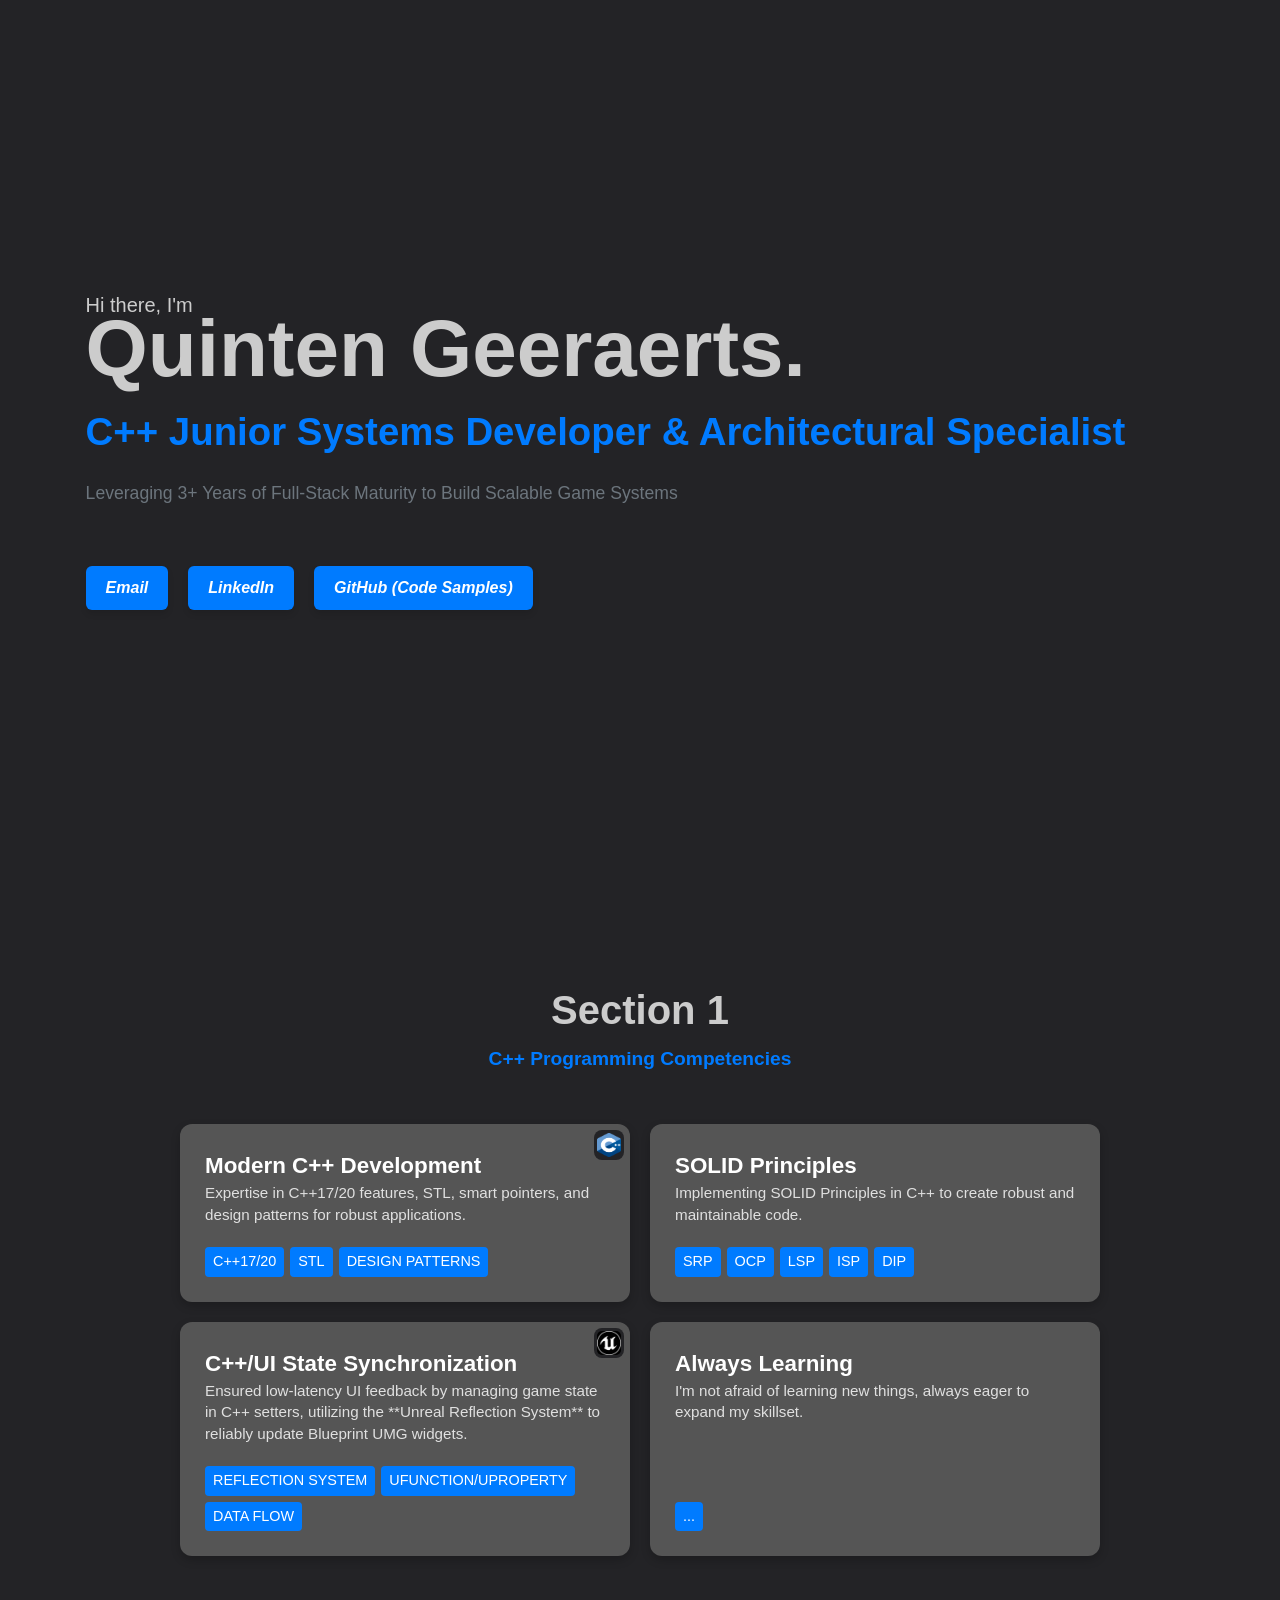
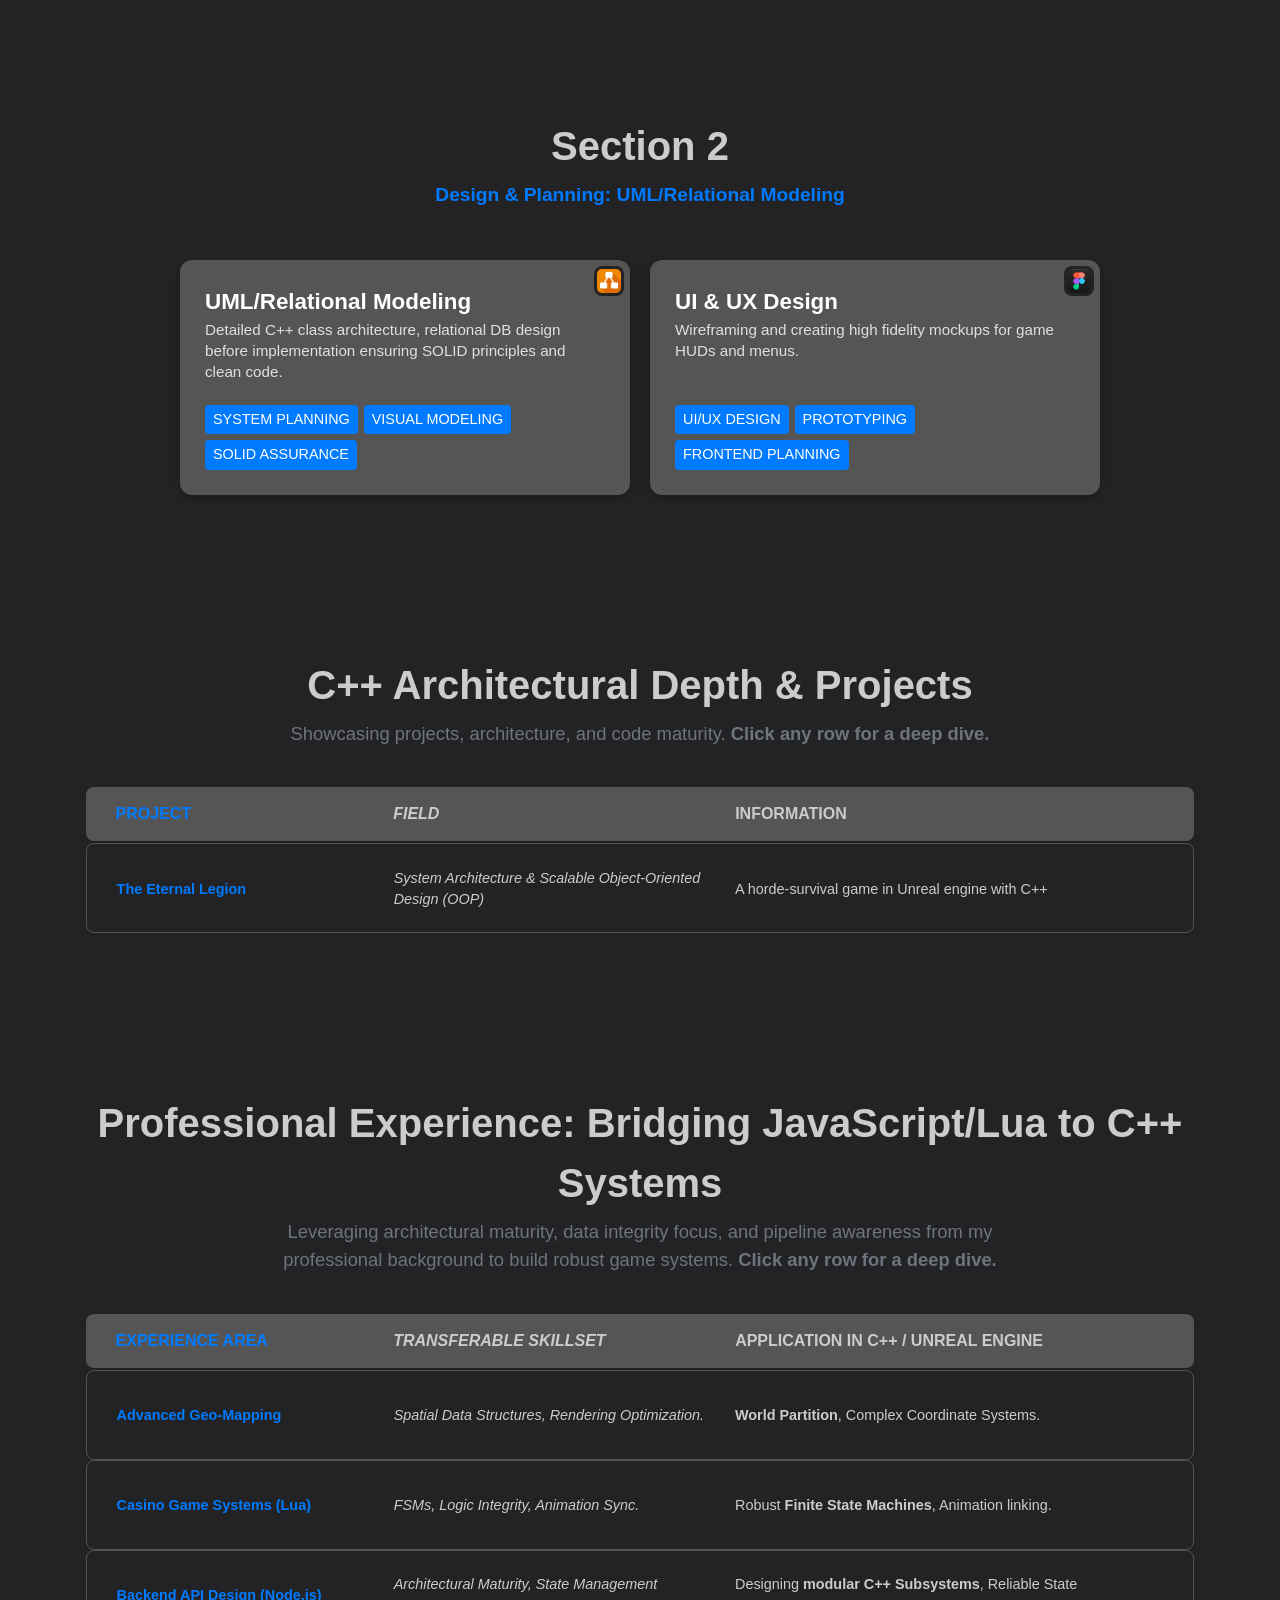
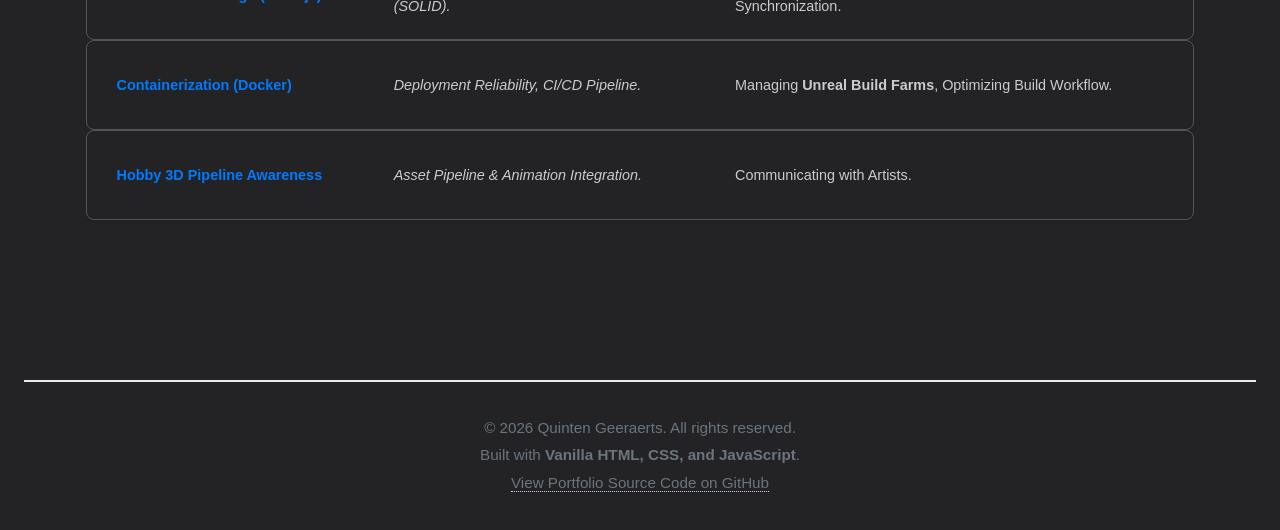
==== commit 32f9e55a: "feat: update year & game project 1 theeternallegion" ====
--- a/cpp.html
+++ b/cpp.html
@@ -15,7 +15,7 @@
       <p class="header__greeting"> Hi there, I'm</p>
       <h1 class="header__title">Quinten Geeraerts.</h1>
 
-      <p class="header__tagline">C++ Systems Developer & Architectural Specialist</p>
+      <p class="header__tagline">C++ Junior Systems Developer & Architectural Specialist</p>
 
       <p class="header__summary">Leveraging 3+ Years of Full-Stack Maturity to Build Scalable Game Systems</p>
 
@@ -158,78 +158,35 @@
               <div class="transfer__item__detail-wrapper">
                 <div class="transfer__item__text">
                   <p class="transfer__item__detail">
-                    Beyond code, my hobby knowledge (Sculpting, Retopology, Animation) provides an understanding of
-                    <strong>asset constraints</strong> and the artist's workflow. For smooth collaboration.
-                  </p>
-                  <p class="transfer__item__detail">
-                    This perspective ensures I design the <strong>C++ game logic</strong> correctly to drive their
-                    <strong>Animation Blueprints</strong>, allowing for efficient asset integration and minimizing
-                    rework
-                    between the programming and art teams.
+                    This is very much a work-in-progress, concept game where I focus on building scalable C++ systems
+                    around
+                    object-oriented design (OOP) and game architecture.
+                  </p>
+                  <p class="transfer__item__detail">
+                    By structuring gameplay systems around clear, data-driven states (e.g. movement, targeting, AI, and
+                    abilities),
+                    I can expose just the right parameters and events to the animation layer. This separation of
+                    concerns keeps
+                    the C++ side focused on authoritative game rules while giving animators clean hooks (tags, notifies,
+                    and
+                    state enums) to sync motion, VFX, and UI feedback without constantly revisiting core code.
                   </p>
                   <div class="transfer__item__actions">
-                    <p class="disclaimer">All my assets are on s3: <a
-                        href="https://my-portfolio-3d-assets-2025.s3.eu-north-1.amazonaws.com/SculptedChar.glb">3D
-                        sculpt</a>
-                    </p>
+                    <a href="https://github.com/Ares328/The-Eternal-Legion" target="_blank"
+                      class="btn btn--small view-code-link">
+                      View Code Sample
+                    </a>
                     <a href="#" class="btn btn--small expand-iframe-toggle">
                       Here's a compilation video!
                     </a>
-                    <span class="status-badge">Project active: 2024 – present</span>
+                    <span class="status-badge">Project active: 2026 – present</span>
                   </div>
                 </div>
                 <div class="transfer__item__visual-proof">
                   <div class="iframe-container">
                     <video class="project-iframe" autoplay loop muted playsinline>
-                      <source src="https://my-portfolio-web-assets-2025.s3.eu-north-1.amazonaws.com/Sculpt.mp4"
-                        type="video/mp4">
-                      Your browser does not support the video tag.
-                    </video>
-                  </div>
-                </div>
-              </div>
-
-            </div>
-          </div>
-        </article>
-
-        <article class="flip__card transfer__item">
-          <div class="flip__card-inner">
-            <div class="flip__card-front">
-              <div class="transfer__item__col transfer__item__col--area">Project 2</div>
-              <div class="transfer__item__col transfer__item__col--skill">...</div>
-              <div class="transfer__item__col transfer__item__col--app">...
-              </div>
-            </div>
-            <div class="flip__card-back">
-              <h4 class="transfer__item__heading">Necromancy Wave game</h4>
-              <div class="transfer__item__detail-wrapper">
-                <div class="transfer__item__text">
-                  <p class="transfer__item__detail">
-                    Beyond code, my hobby knowledge (Sculpting, Retopology, Animation) provides an understanding of
-                    <strong>asset constraints</strong> and the artist's workflow. For smooth collaboration.
-                  </p>
-                  <p class="transfer__item__detail">
-                    This perspective ensures I design the <strong>C++ game logic</strong> correctly to drive their
-                    <strong>Animation Blueprints</strong>, allowing for efficient asset integration and minimizing
-                    rework
-                    between the programming and art teams.
-                  </p>
-                  <div class="transfer__item__actions">
-                    <p class="disclaimer">All my assets are on s3: <a
-                        href="https://my-portfolio-3d-assets-2025.s3.eu-north-1.amazonaws.com/SculptedChar.glb">3D
-                        sculpt</a>
-                    </p>
-                    <a href="#" class="btn btn--small expand-iframe-toggle">
-                      Here's a compilation video!
-                    </a>
-                    <span class="status-badge">Project active: 2024 – present</span>
-                  </div>
-                </div>
-                <div class="transfer__item__visual-proof">
-                  <div class="iframe-container">
-                    <video class="project-iframe" autoplay loop muted playsinline>
-                      <source src="https://my-portfolio-web-assets-2025.s3.eu-north-1.amazonaws.com/Sculpt.mp4"
+                      <source
+                        src="https://my-portfolio-web-assets-2025.s3.eu-north-1.amazonaws.com/EternalLegionConcept.mp4"
                         type="video/mp4">
                       Your browser does not support the video tag.
                     </video>
@@ -412,8 +369,7 @@
               <h4 class="transfer__item__heading">Deep Dive: Build Reliability & CI/CD</h4>
               <p class="transfer__item__detail">
                 My proficiency with <strong>Docker</strong> and deployment pipelines (CI/CD) ensures I understand how to
-                create <strong>standardized, reproducible environments</strong>. This is highly valued in large game
-                studios for managing <strong>Unreal Engine Build Farms</strong>.
+                create <strong>standardized, reproducible environments</strong>.
               </p>
               <p class="transfer__item__detail">
                 The ability to manage complex toolchains and dependencies directly translates to optimizing Continuous
@@ -436,13 +392,8 @@
                 <div class="transfer__item__text">
                   <p class="transfer__item__detail">
                     Beyond code, my hobby knowledge (Sculpting, Retopology, Animation) provides an understanding of
-                    <strong>asset constraints</strong> and the artist's workflow. For smooth collaboration.
-                  </p>
-                  <p class="transfer__item__detail">
-                    This perspective ensures I design the <strong>C++ game logic</strong> correctly to drive their
-                    <strong>Animation Blueprints</strong>, allowing for efficient asset integration and minimizing
-                    rework
-                    between the programming and art teams.
+                    <strong>asset constraints</strong> and the artist's workflow. For smooth collaboration between the
+                    programming and art teams.
                   </p>
                   <div class="transfer__item__actions">
                     <p class="disclaimer">All my assets are on s3: <a
@@ -474,7 +425,7 @@
   </main>
   <footer class="footer">
     <section class="container">
-      <p class="footer__copy">&copy; 2025 Quinten Geeraerts. All rights reserved.</p>
+      <p class="footer__copy">&copy; 2026 Quinten Geeraerts. All rights reserved.</p>
 
       <p class="footer__build-info">Built with <strong>Vanilla HTML, CSS, and JavaScript</strong>.</p>
 
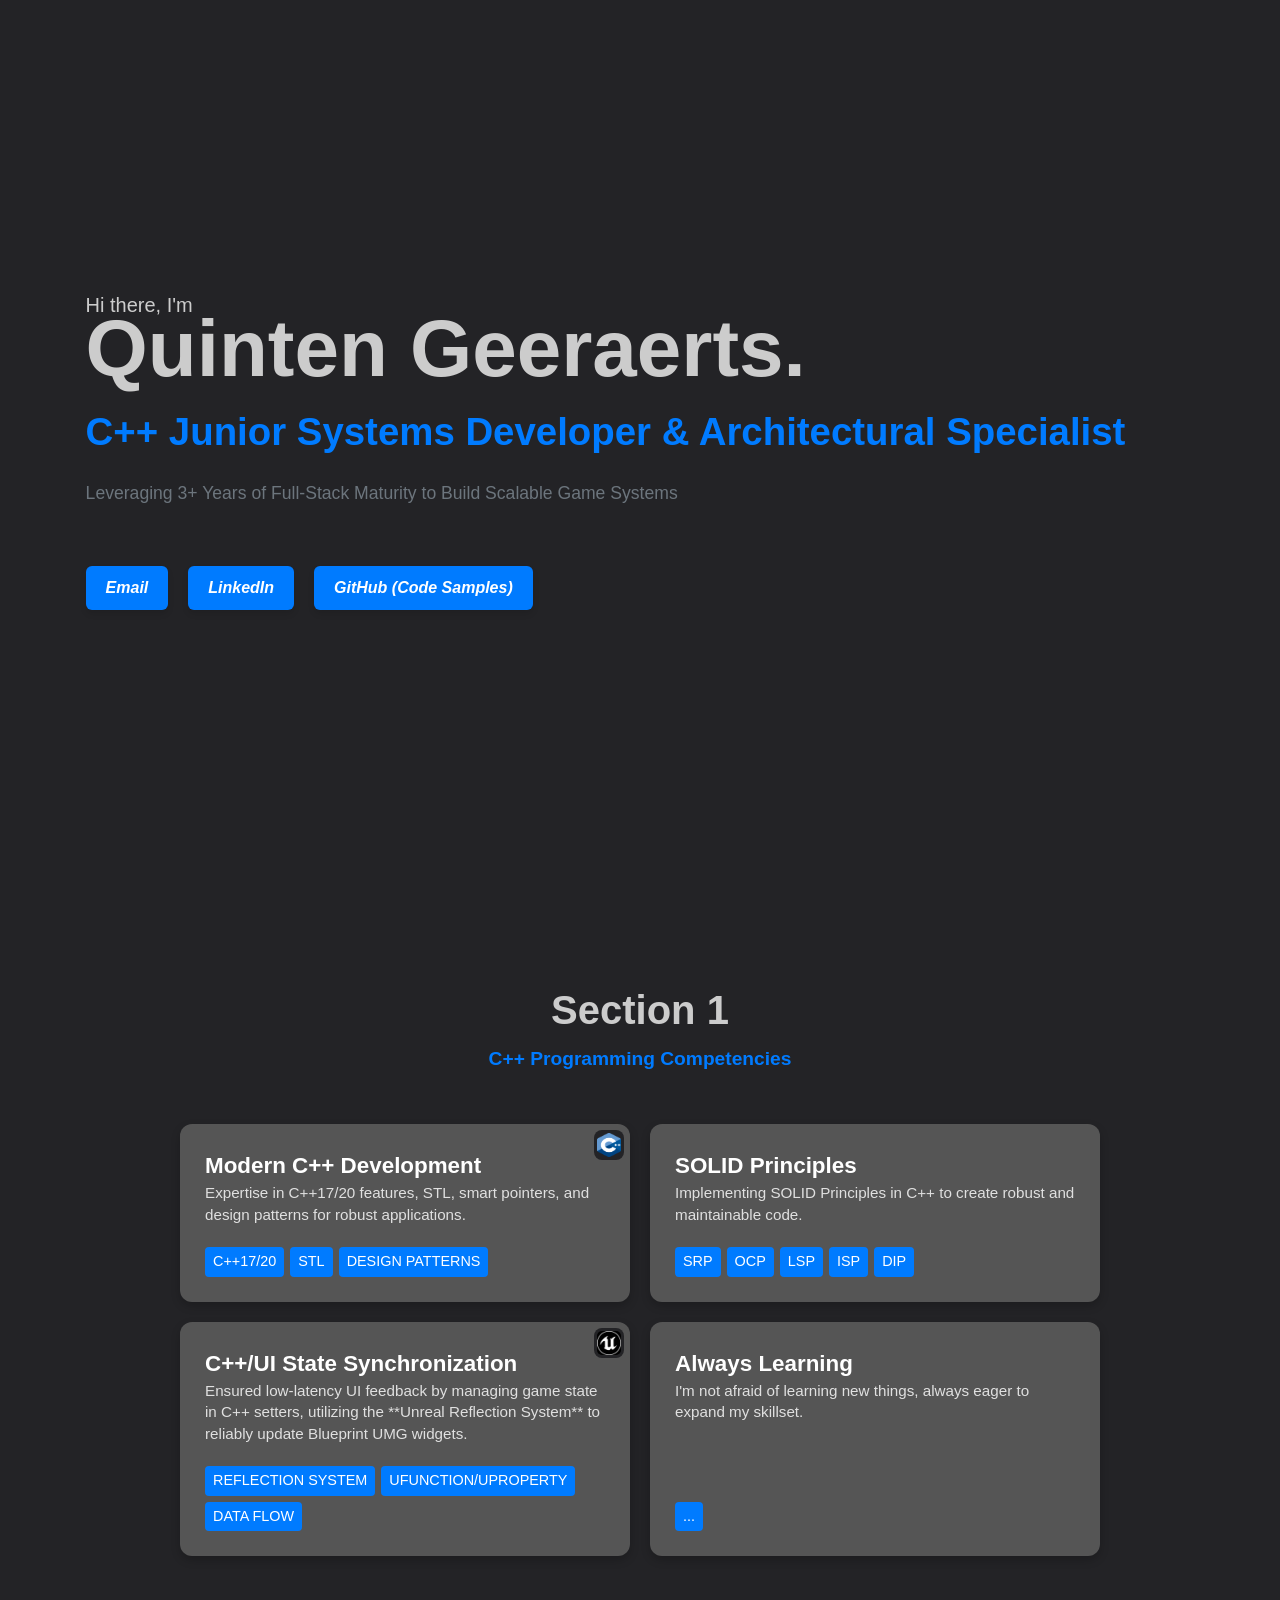
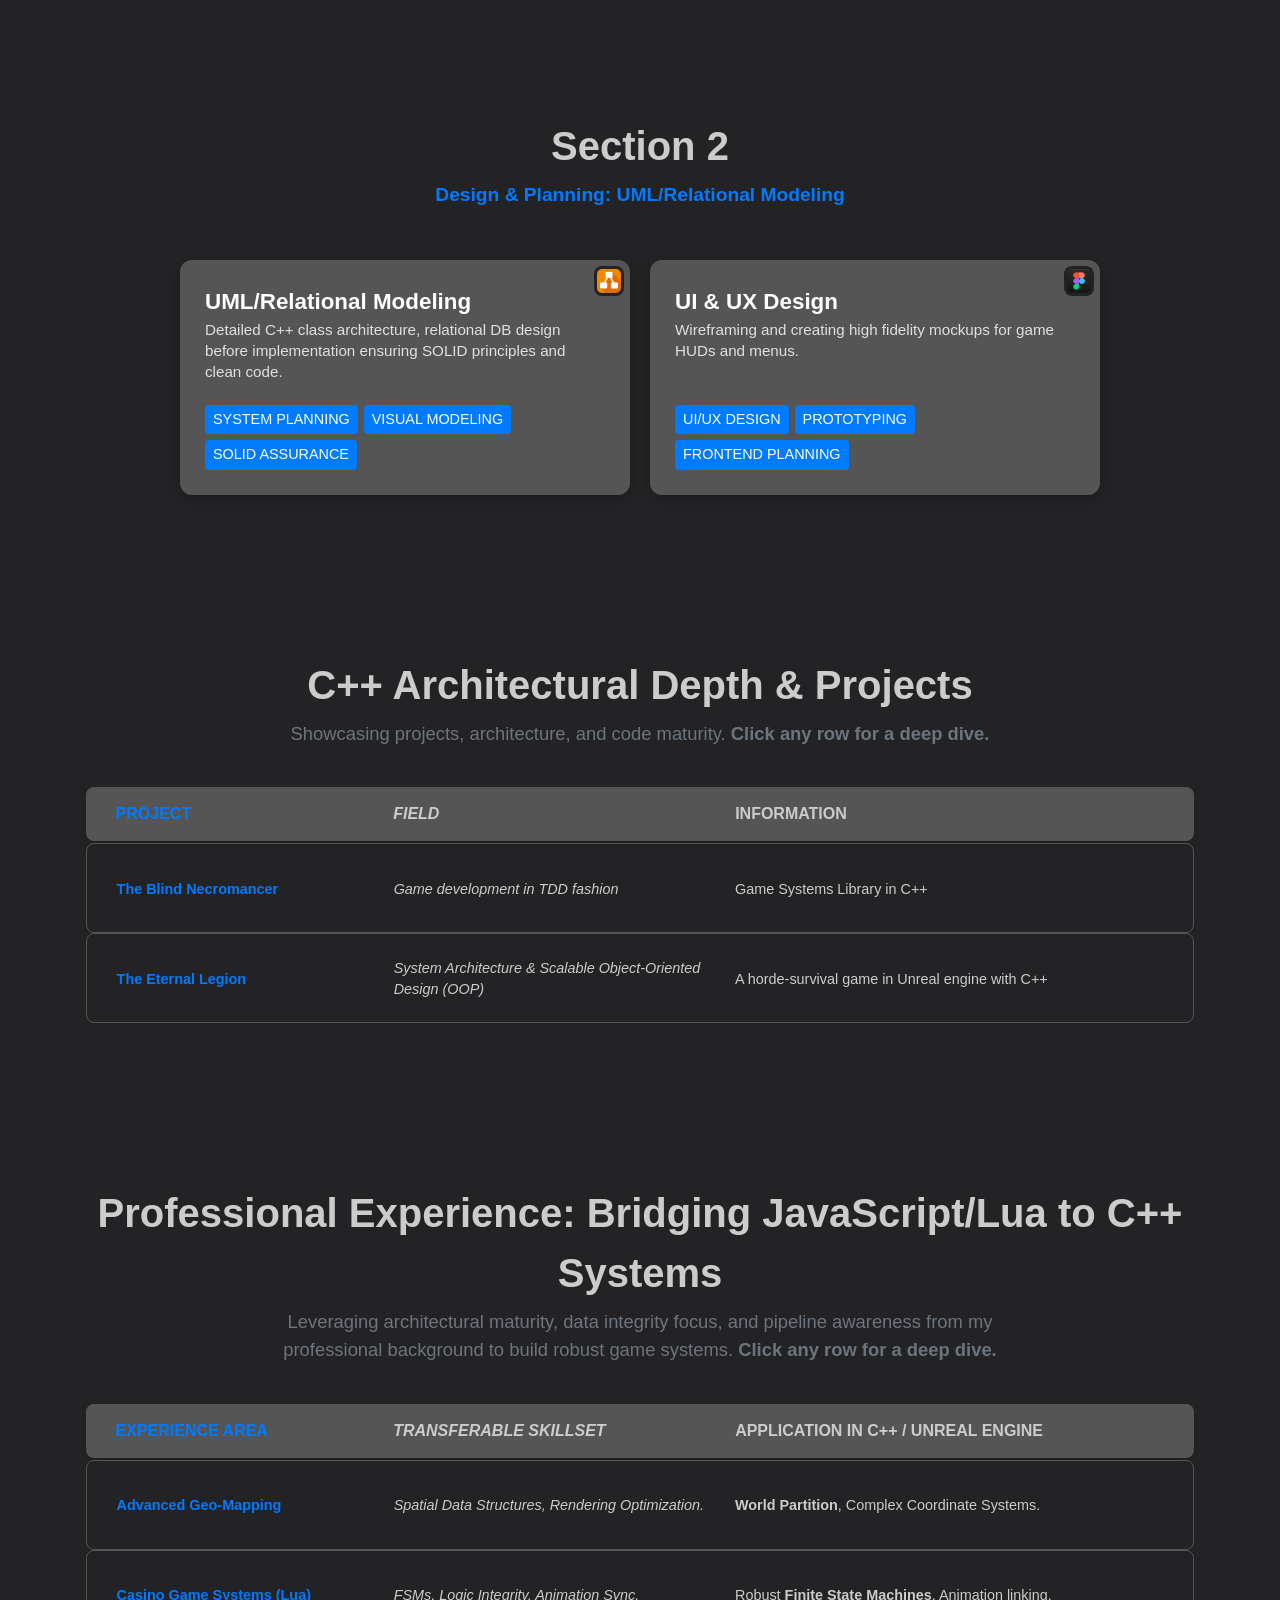
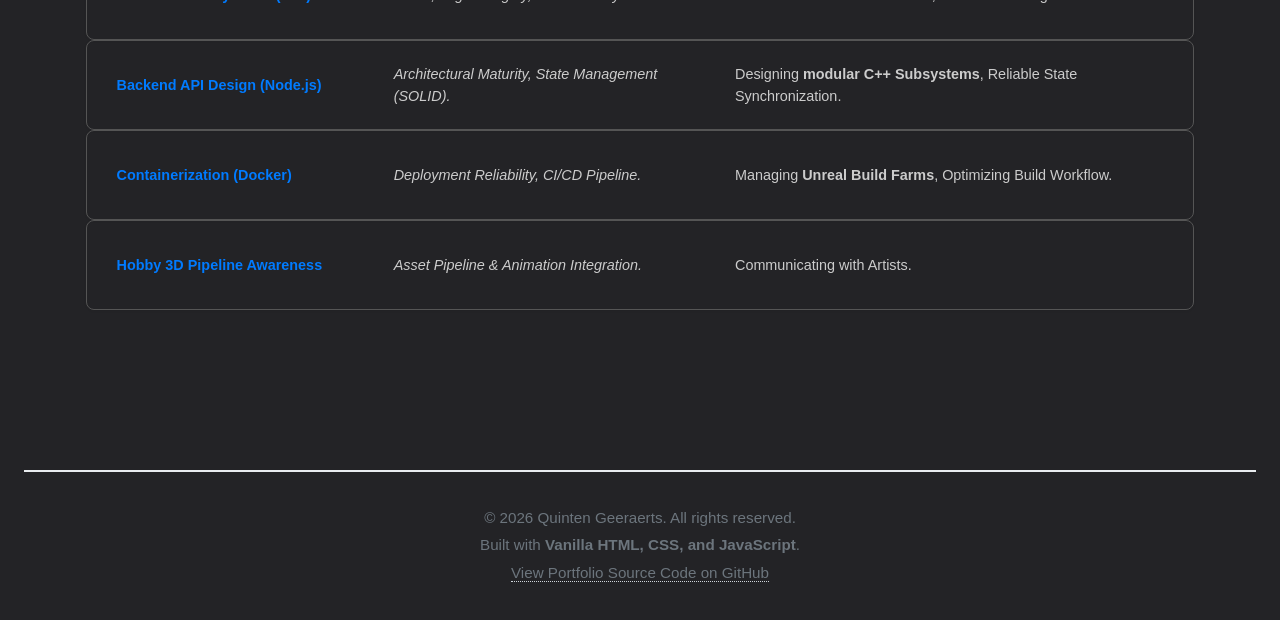
==== commit 9903cc77: "feat: add terminal for new blind necromancer game & outgoing requests" ====
--- a/cpp.html
+++ b/cpp.html
@@ -143,7 +143,64 @@
       </div>
 
       <section class="transfer-grid">
-
+        <article class="flip__card transfer__item">
+          <div class="flip__card-inner">
+            <div class="flip__card-front">
+              <div class="transfer__item__col transfer__item__col--area">The Blind Necromancer</div>
+              <div class="transfer__item__col transfer__item__col--skill">Game development in TDD fashion</div>
+              <div class="transfer__item__col transfer__item__col--app">Game Systems Library in C++</div>
+            </div>
+            <div class="flip__card-back">
+              <h4 class="transfer__item__heading">You wander blindly through a mystery world.</h4>
+              <div class="transfer__item__detail-wrapper">
+                <div class="transfer__item__text">
+                  <p class="transfer__item__detail">
+                    The Blind Necromancer is a C++ game library that I've been working on to practice Test-Driven
+                    Development (TDD) in a game development context. I very much enjoyed working on this project as it
+                    allowed me to focus on building clean, modular C++ systems with a strong emphasis on testing and
+                    code quality.
+                  </p>
+                  <p class="transfer__item__detail">
+                    Removing the need for visuals enabled me to focus on the core game logic and architecture, ensuring
+                    that my C++ code is robust, maintainable, and well-tested. By writing tests first, I can ensure that
+                    my code is designed for testability and that I catch bugs early in the development process. This
+                    project has been a great way for me to hone my C++ skills and practice good software engineering
+                    principles.
+                  </p>
+                  <p class="transfer__item__detail">
+                    Please do give it a try and let me know what you think!
+                  </p>
+                  <div class="transfer__item__actions">
+                    <a href="https://github.com/Ares328/The-Blind-Necromancer" target="_blank"
+                      class="btn btn--small view-code-link">
+                      View Code Sample
+                    </a>
+                    <span class="action-separator">but why leave?</span>
+                    <a href="#" class="btn btn--small expand-iframe-toggle">
+                      Play Demo Here!
+                    </a>
+                    <span class="status-badge">Project active: 2026 – present</span>
+                  </div>
+                </div>
+                <div class="transfer__item__visual-proof">
+                  <div class="iframe-container">
+                    <div class="terminal">
+                      <div class="terminal-output" id="output">
+                        <div>Welcome to The Blind Necromancer!</div>
+                        <div>Type a command (try "move north") and press Enter.</div>
+                      </div>
+                      <div class="terminal-input-line">
+                        <span class="prompt">></span>
+                        <input type="text" id="command-input" autofocus>
+                      </div>
+                    </div>
+                  </div>
+                </div>
+              </div>
+
+            </div>
+          </div>
+        </article>
         <article class="flip__card transfer__item">
           <div class="flip__card-inner">
             <div class="flip__card-front">
@@ -438,5 +495,6 @@
 </body>
 
 <script src="index.js"></script>
+<script src="cppGame.js"></script>
 
 </html>
--- a/style/style.css
+++ b/style/style.css
@@ -600,6 +600,44 @@
   background-color: #333;
 }
 
+.terminal {
+  width: 100%;
+  height: 100%;
+  background: #121212;
+  border: 1px solid #333;
+  padding: 20px;
+  font-family: 'Courier New', Courier, monospace;
+  color: #00ff41; /* Classic Matrix Green */
+  box-shadow: 0 0 15px rgba(0, 255, 65, 0.2);
+  border-radius: 5px;
+}
+
+.terminal-output {
+  margin-bottom: 10px;
+  white-space: pre-wrap;
+  overflow-y: auto;
+  max-height: 95%;
+}
+
+.terminal-input-line {
+  display: flex;
+  align-items: center;
+}
+
+.prompt {
+  margin-right: 10px;
+}
+
+.terminal input {
+  background: transparent;
+  border: none;
+  color: #00ff41;
+  font-family: inherit;
+  font-size: 1rem;
+  outline: none;
+  width: 100%;
+}
+
 @media (max-width: 768px) {
   .header__greeting {
     margin-bottom: -10px;
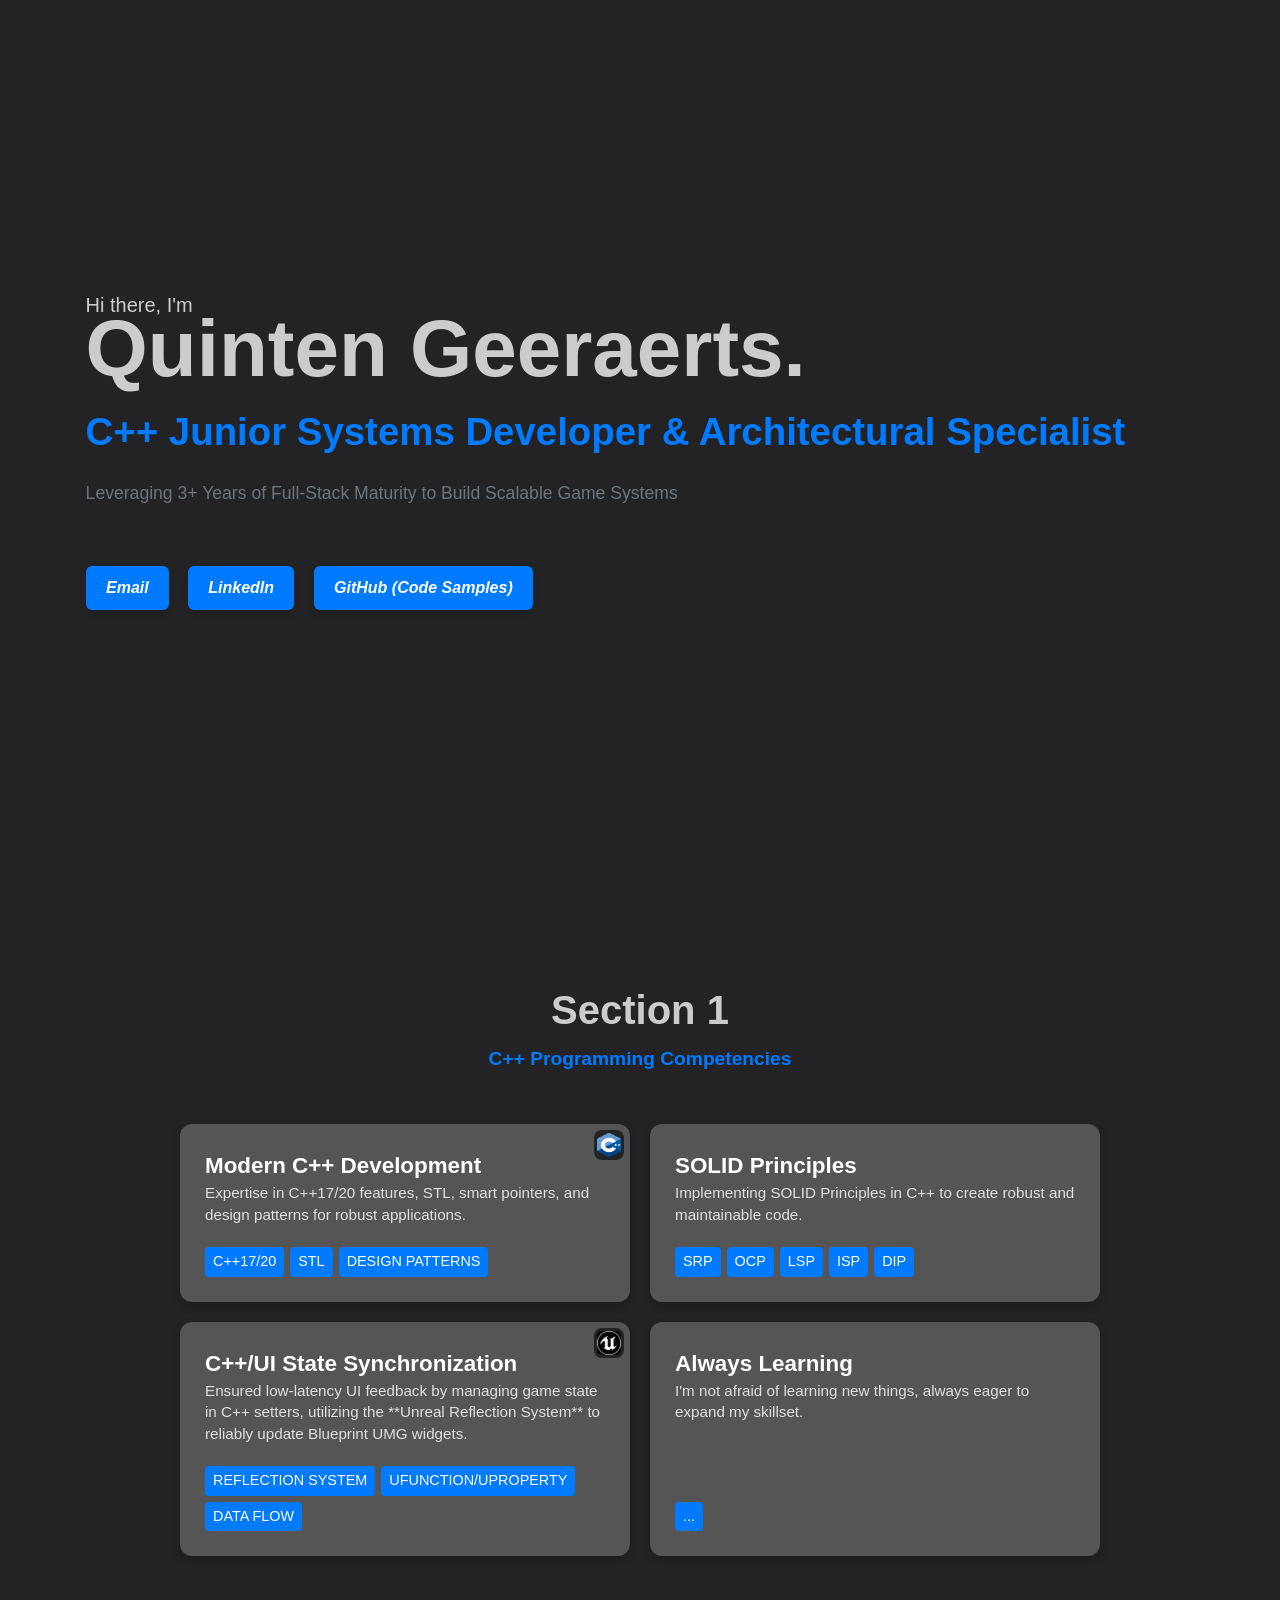
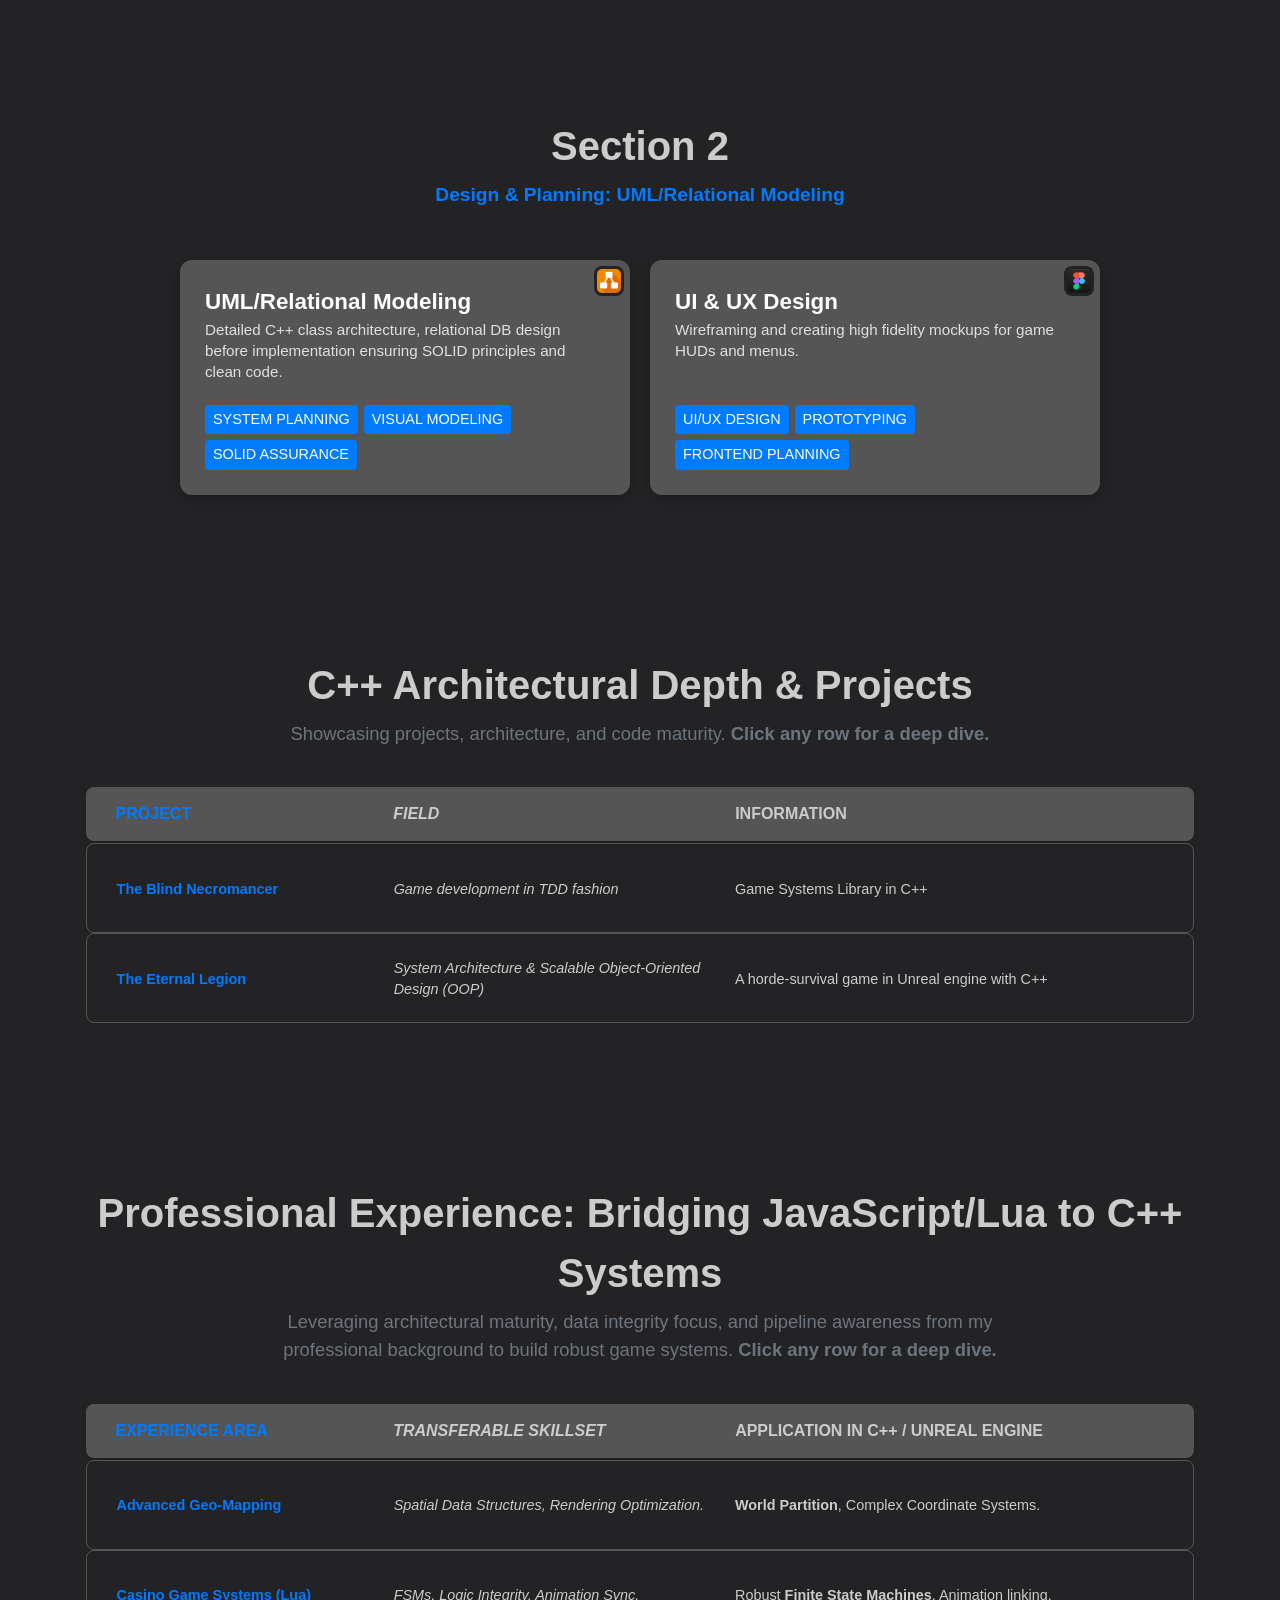
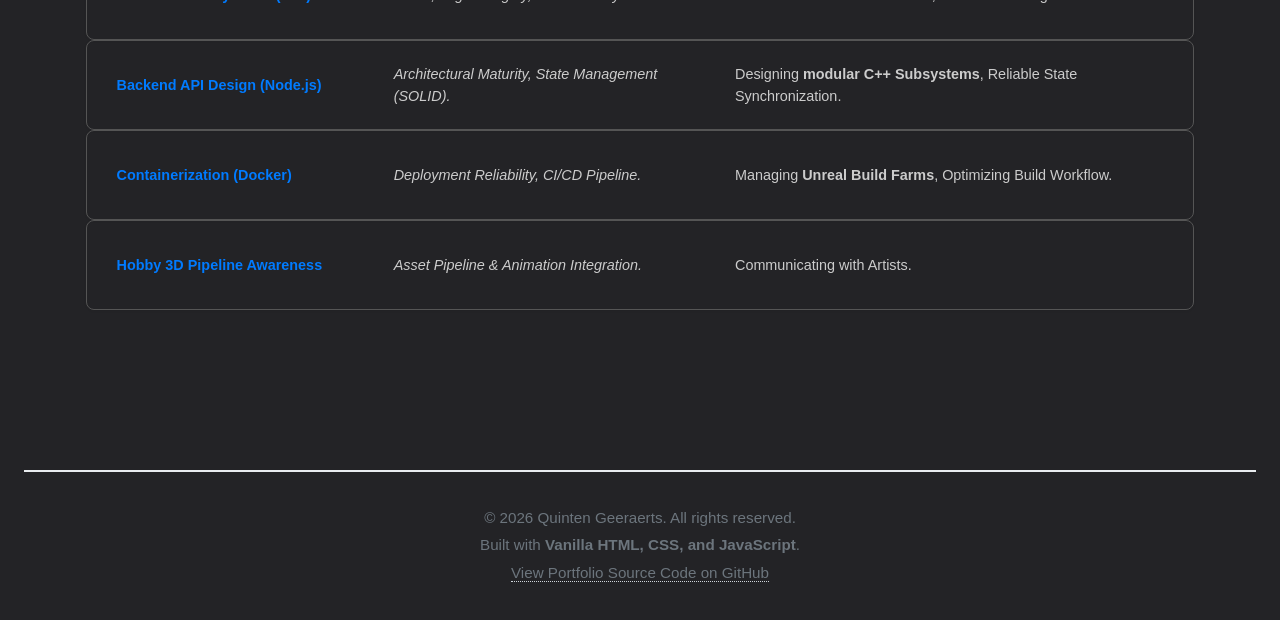
==== commit 5bd37a81: "feat: added typeToTerminal func to insert text incrementally w speed & some intro text, save gamesta" ====
--- a/cpp.html
+++ b/cpp.html
@@ -155,17 +155,15 @@
               <div class="transfer__item__detail-wrapper">
                 <div class="transfer__item__text">
                   <p class="transfer__item__detail">
-                    The Blind Necromancer is a C++ game library that I've been working on to practice Test-Driven
-                    Development (TDD) in a game development context. I very much enjoyed working on this project as it
-                    allowed me to focus on building clean, modular C++ systems with a strong emphasis on testing and
-                    code quality.
-                  </p>
-                  <p class="transfer__item__detail">
-                    Removing the need for visuals enabled me to focus on the core game logic and architecture, ensuring
-                    that my C++ code is robust, maintainable, and well-tested. By writing tests first, I can ensure that
-                    my code is designed for testability and that I catch bugs early in the development process. This
-                    project has been a great way for me to hone my C++ skills and practice good software engineering
-                    principles.
+                    The Blind Necromancer is a C++ library designed to explore the intersection of game development and
+                    rigorous Test-Driven Development (TDD). By stripping away the visual layer, I shifted the entire
+                    focus to core systems and architectural integrity.
+                  </p>
+                  <p class="transfer__item__detail">
+                    This constraint allowed me to prioritize clean, modular C++ and ensure that every mechanic is backed
+                    by a robust test suite. The project serves as a sandbox for refining software engineering
+                    principles—catching bugs at the design phase and building a codebase that is as maintainable as it
+                    is performant.
                   </p>
                   <p class="transfer__item__detail">
                     Please do give it a try and let me know what you think!
@@ -176,7 +174,7 @@
                       View Code Sample
                     </a>
                     <span class="action-separator">but why leave?</span>
-                    <a href="#" class="btn btn--small expand-iframe-toggle">
+                    <a href="#" class="btn btn--small expand-iframe-toggle" id="game-button-demo">
                       Play Demo Here!
                     </a>
                     <span class="status-badge">Project active: 2026 – present</span>
@@ -185,10 +183,7 @@
                 <div class="transfer__item__visual-proof">
                   <div class="iframe-container">
                     <div class="terminal">
-                      <div class="terminal-output" id="output">
-                        <div>Welcome to The Blind Necromancer!</div>
-                        <div>Type a command (try "move north") and press Enter.</div>
-                      </div>
+                      <div class="terminal-output" id="output"></div>
                       <div class="terminal-input-line">
                         <span class="prompt">></span>
                         <input type="text" id="command-input" autofocus>
--- a/style/style.css
+++ b/style/style.css
@@ -619,6 +619,15 @@
   max-height: 95%;
 }
 
+#command-input {
+  caret-color: #00ff41;
+}
+
+.terminal-output div {
+  text-shadow: 0 0 5px rgba(0, 255, 65, 0.5);
+  margin-bottom: 4px;
+}
+
 .terminal-input-line {
   display: flex;
   align-items: center;
